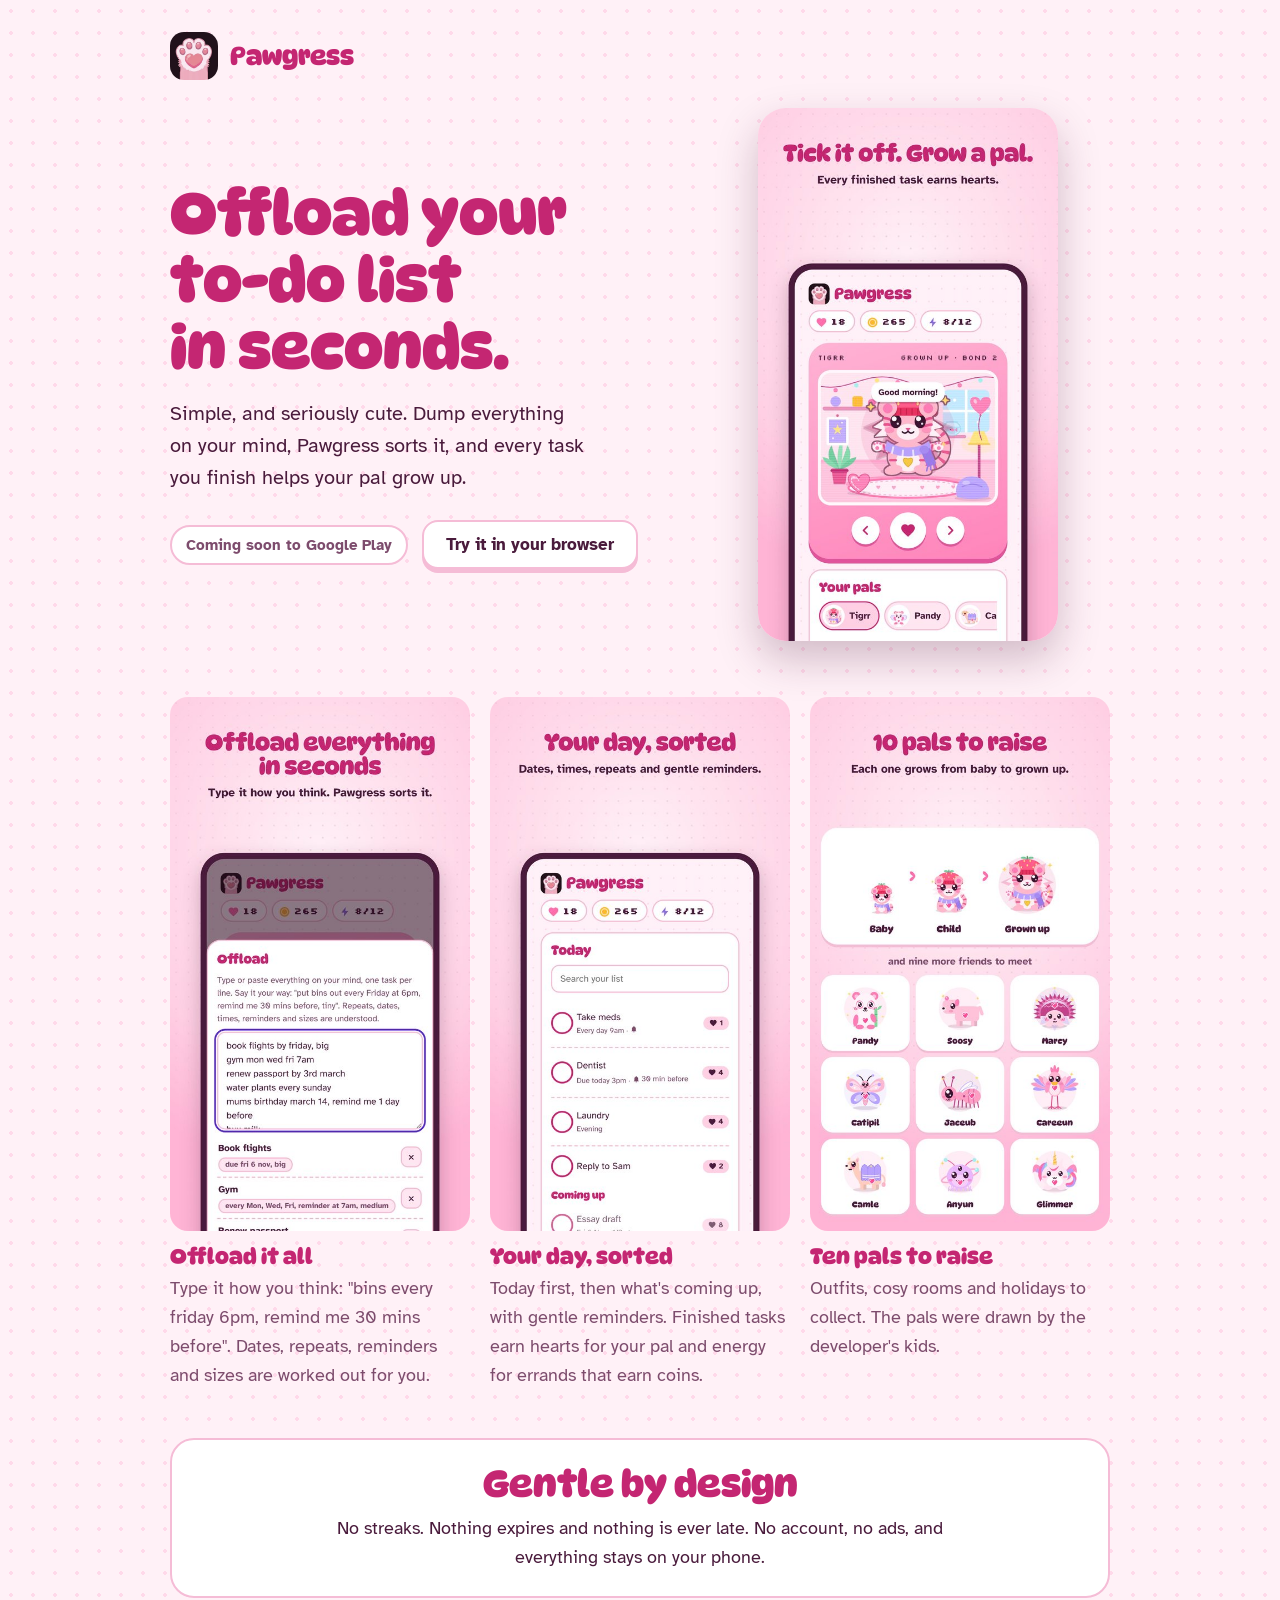
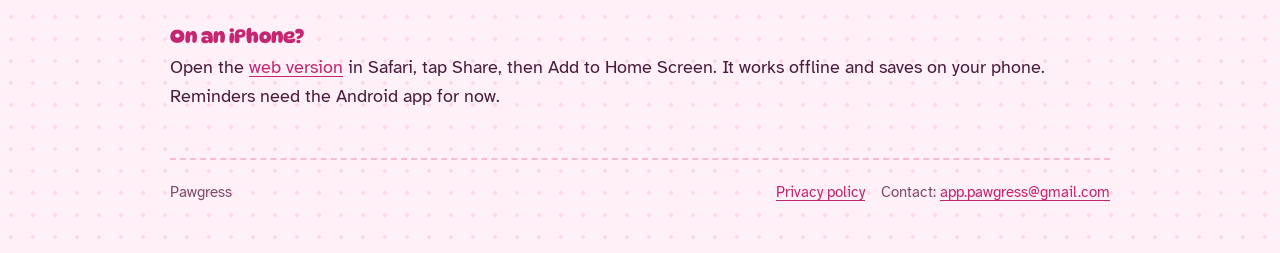
==== index.html @ a10de750 "Pawgress website: landing page, privacy policy, web app Co-Authored-By: Claude Opus 5.5 <noreply@ant" ====
<!doctype html>
<html lang="en">
<head>
<meta charset="utf-8">
<meta name="viewport" content="width=device-width, initial-scale=1, viewport-fit=cover">
<meta name="color-scheme" content="light dark">
<title>Pawgress: offload your to-do list in seconds</title>
<meta name="description" content="Offload your to-do list in seconds. Simple, and seriously cute. A gentle task app where finishing tasks grows a pink pal.">
<meta name="theme-color" content="#FFF1F7">
<link rel="icon" type="image/png" href="app/icon-192.png">
<link rel="apple-touch-icon" href="app/icon-180.png">
<meta property="og:title" content="Pawgress">
<meta property="og:description" content="Offload your to-do list in seconds. Simple, and seriously cute.">
<meta property="og:image" content="img/feature-graphic.png">
<link rel="stylesheet" href="site.css">
<style>
.hero{display:grid;grid-template-columns:1.1fr .9fr;gap:40px;align-items:center;margin-top:28px}
.hero h1{font-size:clamp(2.4rem,6vw,3.8rem)}
.hero .lede{font-size:1.25rem;margin:18px 0 26px;max-width:32ch}
.cta{display:flex;flex-wrap:wrap;gap:14px;align-items:center}
.hero .phone{justify-self:center;width:min(300px,80vw);border-radius:28px;box-shadow:0 18px 40px rgba(74,27,60,.25);display:block}
.feats{display:grid;grid-template-columns:repeat(3,1fr);gap:20px;margin-top:56px}
.feats img{width:100%;border-radius:18px;display:block;margin-bottom:14px}
.feats h3{font-size:1.35rem;margin-bottom:6px}
.feats p{margin:0;color:var(--muted)}
.gentle{margin-top:48px;text-align:center}
.gentle h2{font-size:clamp(1.7rem,4vw,2.3rem);margin-bottom:10px}
.gentle p{margin:0 auto;max-width:56ch}
.iphone{margin-top:28px}
.iphone h3{font-size:1.2rem;margin-bottom:6px}
.iphone p{margin:0}
@media (max-width:720px){.hero{grid-template-columns:1fr;gap:28px}.hero .phone{grid-row:2}.feats{grid-template-columns:1fr}}
</style>
</head>
<body>
<div class="wrap">
  <a class="brand" href="./"><img src="img/logo-160.webp" alt="">Pawgress</a>

  <section class="hero">
    <div>
      <h1>Offload your to-do list in seconds.</h1>
      <p class="lede">Simple, and seriously cute. Dump everything on your mind, Pawgress sorts it, and every task you finish helps your pal grow up.</p>
      <div class="cta">
        <span class="pill" id="play">Coming soon to Google Play</span>
        <a class="btn ghost" href="app/">Try it in your browser</a>
      </div>
    </div>
    <img class="phone" src="img/shot-home.jpg" alt="Tigrr the pink tiger pal, grown up and wearing a beanie and scarf, in a cosy decorated room.">
  </section>

  <section class="feats" aria-label="What Pawgress does">
    <div><img src="img/shot-offload.jpg" alt="" loading="lazy"><h3>Offload it all</h3><p>Type it how you think: "bins every friday 6pm, remind me 30 mins before". Dates, repeats, reminders and sizes are worked out for you.</p></div>
    <div><img src="img/shot-tasks.jpg" alt="" loading="lazy"><h3>Your day, sorted</h3><p>Today first, then what's coming up, with gentle reminders. Finished tasks earn hearts for your pal and energy for errands that earn coins.</p></div>
    <div><img src="img/shot-pals.jpg" alt="" loading="lazy"><h3>Ten pals to raise</h3><p>Outfits, cosy rooms and holidays to collect. The pals were drawn by the developer's kids.</p></div>
  </section>

  <section class="gentle card">
    <h2>Gentle by design</h2>
    <p>No streaks. Nothing expires and nothing is ever late. No account, no ads, and everything stays on your phone.</p>
  </section>

  <section class="iphone">
    <h3>On an iPhone?</h3>
    <p>Open the <a href="app/">web version</a> in Safari, tap Share, then Add to Home Screen. It works offline and saves on your phone. Reminders need the Android app for now.</p>
  </section>

  <footer>
    <span>Pawgress</span>
    <nav><a href="privacy.html">Privacy policy</a><span>Contact: <a href="mailto:app.pawgress@gmail.com">app.pawgress@gmail.com</a></span></nav>
  </footer>
</div>
</body>
</html>
---- site.css ----
/* Shared styles for the Pawgress website (landing page and privacy policy). Colours match the app. */
@font-face{font-family:'DynaPuff';src:url(fonts/DynaPuff.ttf) format('truetype');font-weight:400 700;font-display:swap}
@font-face{font-family:'Atkinson Hyperlegible';src:url(fonts/AtkinsonHyperlegible-Regular.ttf) format('truetype');font-weight:400;font-display:swap}
@font-face{font-family:'Atkinson Hyperlegible';src:url(fonts/AtkinsonHyperlegible-Bold.ttf) format('truetype');font-weight:700;font-display:swap}
:root{
  --bg:#FFF1F7;--dot:#FFD9EA;--surface:#FFFFFF;--ink:#4A1B3C;--muted:#7D4C6D;--line:#F5BCD6;
  --pink:#FF6FAE;--pink-text:#C42672;--btn-bg:#C42672;--btn-ink:#FFFFFF;--btn-shadow:#8F1A52;--focus:#5B2CC9;
  --f-display:'DynaPuff','Trebuchet MS',system-ui,sans-serif;--f-body:'Atkinson Hyperlegible','Segoe UI',system-ui,sans-serif;
  color-scheme:light;
}
@media (prefers-color-scheme:dark){:root{
  --bg:#240F1E;--dot:#321728;--surface:#38192F;--ink:#FFE6F1;--muted:#E3B2CE;--line:#6B3459;
  --pink:#FF7DB6;--pink-text:#FF9CC9;--btn-bg:#FF8EC1;--btn-ink:#2A0F22;--btn-shadow:#C4568F;--focus:#B9A2FF;color-scheme:dark}}
*{box-sizing:border-box}
html{-webkit-text-size-adjust:100%}
body{margin:0;background:var(--bg);background-image:radial-gradient(var(--dot) 1.6px,transparent 1.8px);background-size:22px 22px;
  color:var(--ink);font:18px/1.6 var(--f-body)}
a{color:var(--pink-text);text-underline-offset:3px}
a:focus-visible,.btn:focus-visible{outline:3px solid var(--focus);outline-offset:3px;border-radius:12px}
.wrap{max-width:980px;margin:0 auto;padding:32px max(20px,env(safe-area-inset-right)) 48px max(20px,env(safe-area-inset-left))}
h1,h2,h3{font-family:var(--f-display);font-weight:700;line-height:1.1;color:var(--pink-text);text-wrap:balance;margin:0}
.brand{display:flex;align-items:center;gap:12px;text-decoration:none;font-family:var(--f-display);font-weight:700;font-size:1.6rem;color:var(--pink-text)}
.brand img{width:48px;height:48px;border-radius:14px}
.btn{display:inline-flex;align-items:center;gap:8px;min-height:48px;padding:12px 22px;border-radius:16px;background:var(--btn-bg);color:var(--btn-ink);
  font:700 1.05rem var(--f-body);text-decoration:none;box-shadow:0 4px 0 var(--btn-shadow)}
.btn.ghost{background:var(--surface);color:var(--ink);box-shadow:0 4px 0 var(--line);border:2px solid var(--line)}
.pill{display:inline-block;padding:6px 14px;border-radius:999px;background:var(--surface);border:2px solid var(--line);font-weight:700;font-size:.95rem;color:var(--muted)}
.card{background:var(--surface);border:2px solid var(--line);border-radius:24px;padding:24px}
footer{margin-top:48px;padding-top:20px;border-top:2px dashed var(--line);color:var(--muted);font-size:.95rem;display:flex;flex-wrap:wrap;gap:8px 20px;justify-content:space-between}
footer nav{display:flex;gap:16px;flex-wrap:wrap}
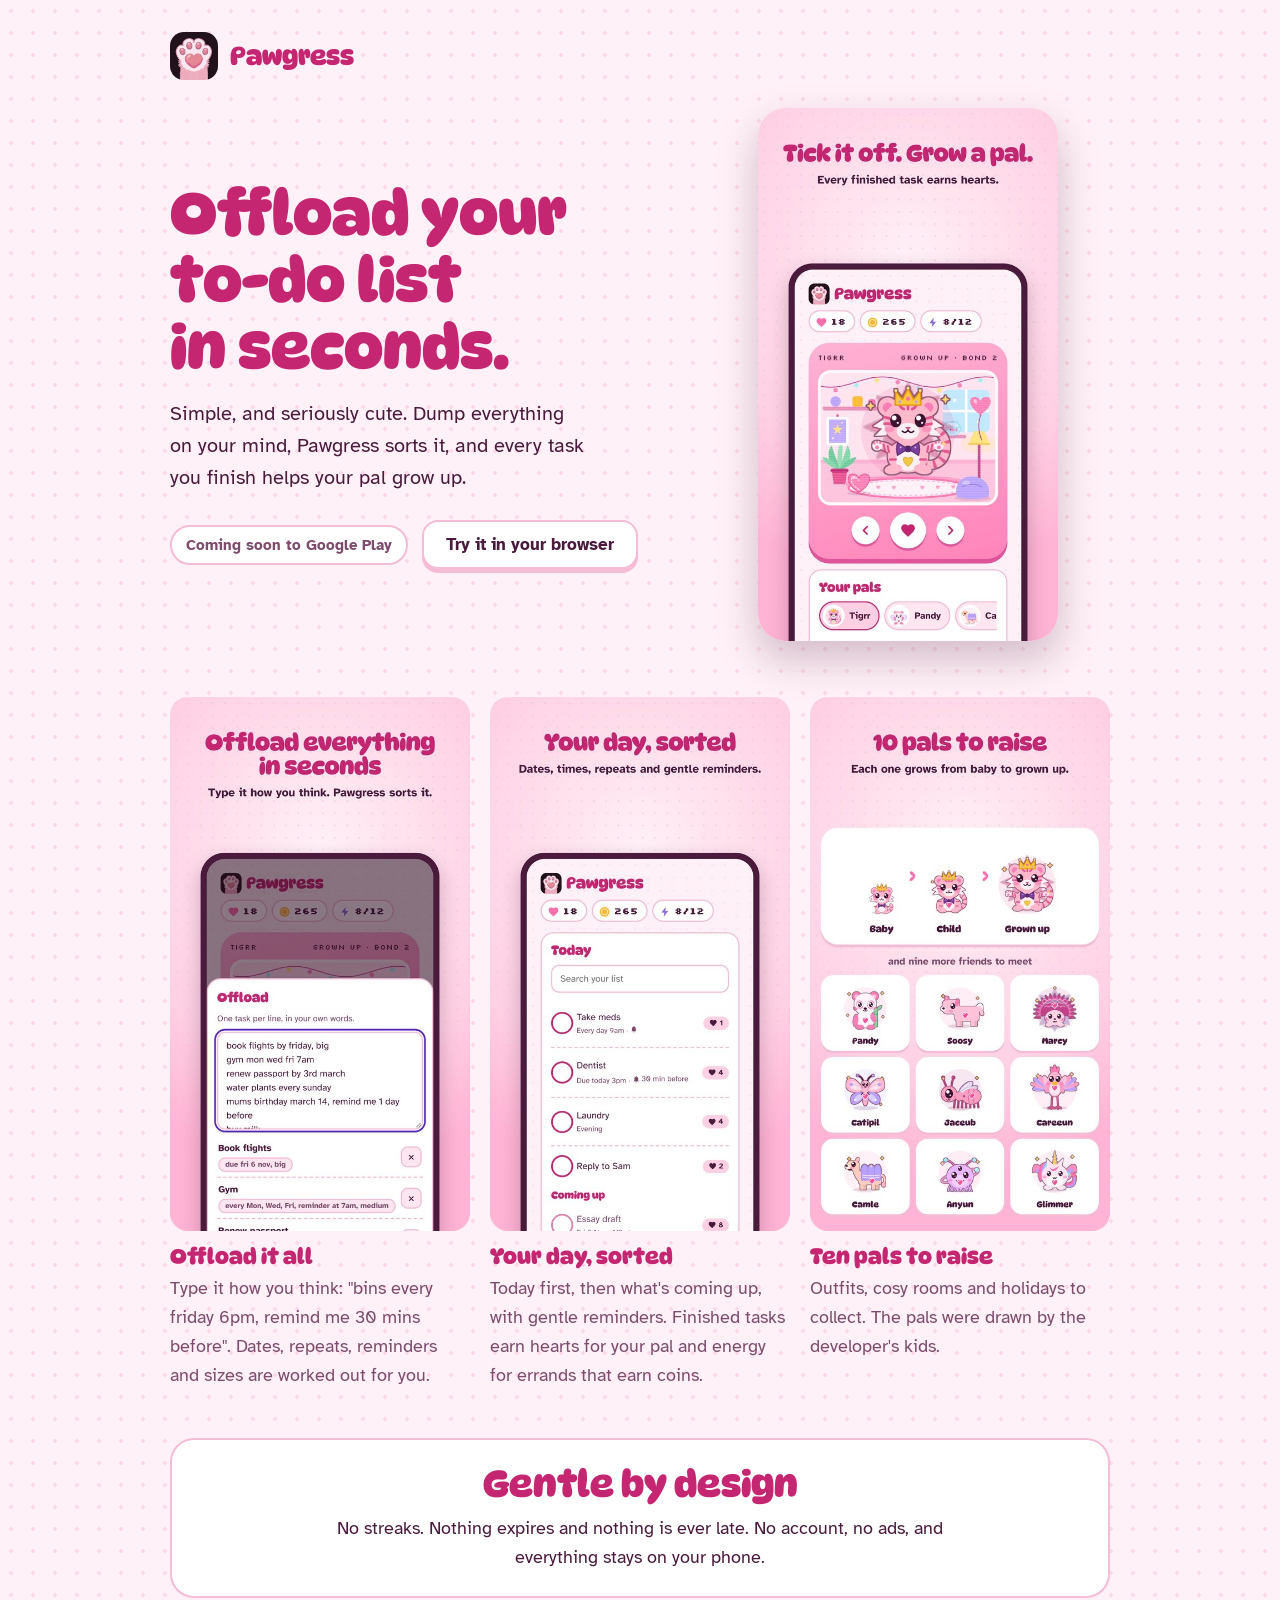
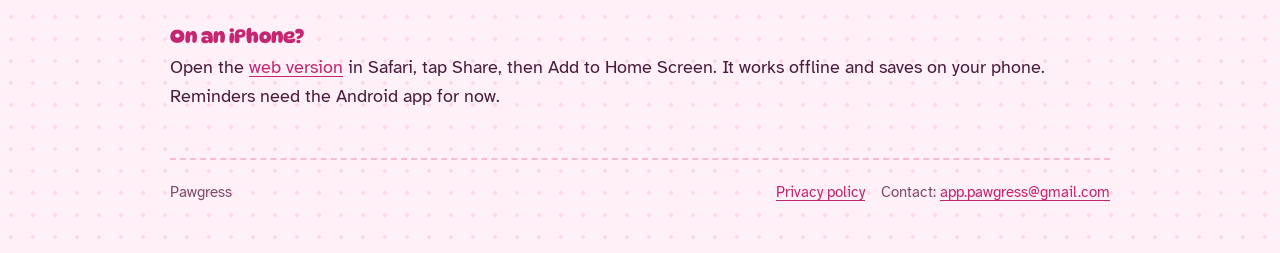
==== commit 20b533af: "Web app: Publish the website to pawgress-site on every push to main From offloadapps/Pawgress@b4c64c" ====
--- a/index.html
+++ b/index.html
@@ -45,7 +45,7 @@
         <a class="btn ghost" href="app/">Try it in your browser</a>
       </div>
     </div>
-    <img class="phone" src="img/shot-home.jpg" alt="Tigrr the pink tiger pal, grown up and wearing a beanie and scarf, in a cosy decorated room.">
+    <img class="phone" src="img/shot-home.jpg" alt="Tigrr the pink tiger pal, grown up and wearing a crown and bow tie, in a cosy decorated room.">
   </section>
 
   <section class="feats" aria-label="What Pawgress does">
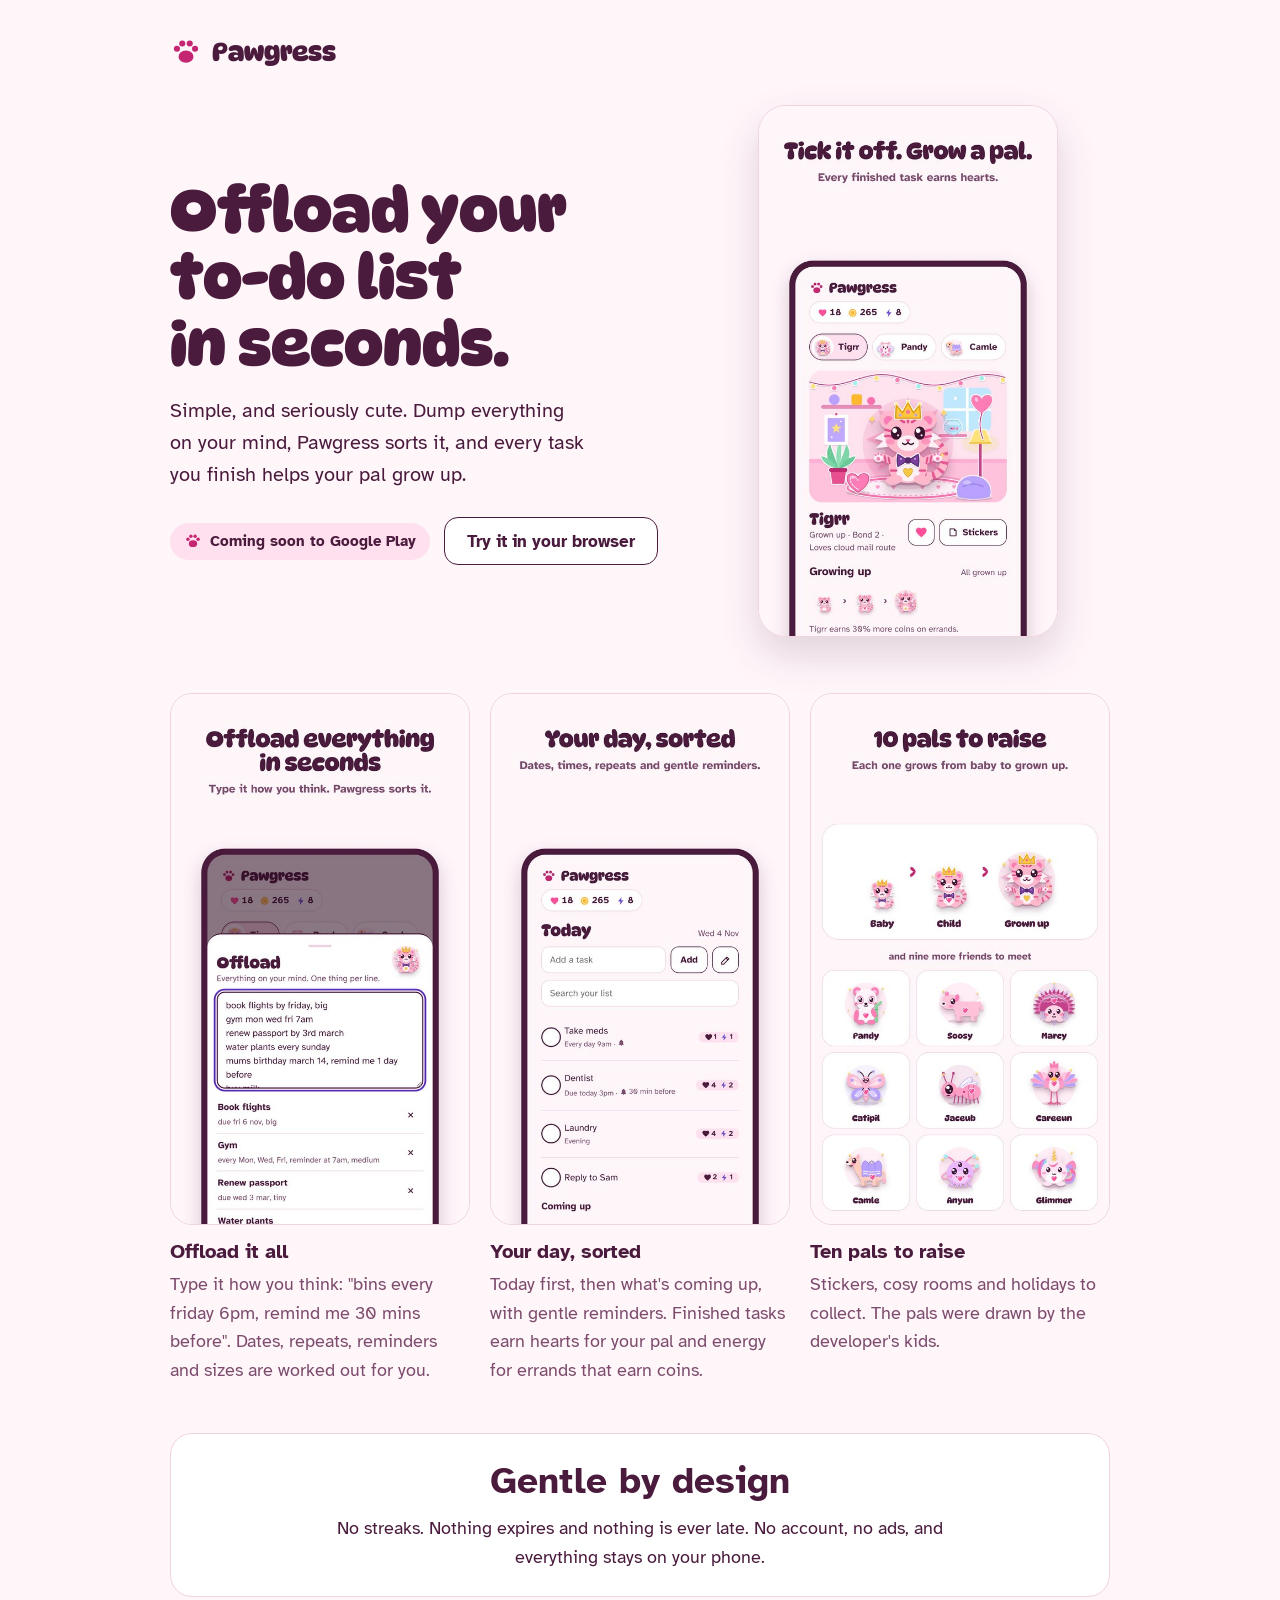
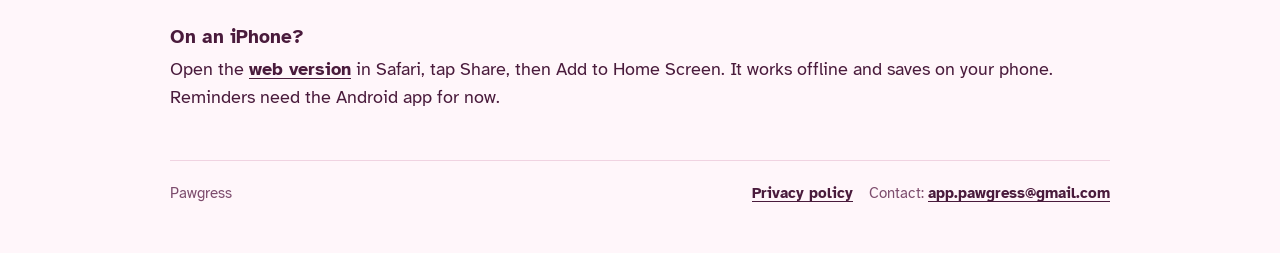
==== commit 5904dc52: "Web app: Website in the sticker-book look: flat paper, ink headings, pink paw wordmark From offloada" ====
--- a/index.html
+++ b/index.html
@@ -6,7 +6,7 @@
 <meta name="color-scheme" content="light dark">
 <title>Pawgress: offload your to-do list in seconds</title>
 <meta name="description" content="Offload your to-do list in seconds. Simple, and seriously cute. A gentle task app where finishing tasks grows a pink pal.">
-<meta name="theme-color" content="#FFF1F7">
+<meta name="theme-color" content="#FFF6FA">
 <link rel="icon" type="image/png" href="app/icon-192.png">
 <link rel="apple-touch-icon" href="app/icon-180.png">
 <meta property="og:title" content="Pawgress">
@@ -18,30 +18,31 @@
 .hero h1{font-size:clamp(2.4rem,6vw,3.8rem)}
 .hero .lede{font-size:1.25rem;margin:18px 0 26px;max-width:32ch}
 .cta{display:flex;flex-wrap:wrap;gap:14px;align-items:center}
-.hero .phone{justify-self:center;width:min(300px,80vw);border-radius:28px;box-shadow:0 18px 40px rgba(74,27,60,.25);display:block}
+.hero .phone{justify-self:center;width:min(300px,80vw);border-radius:28px;border:1px solid var(--line);box-shadow:0 18px 40px rgba(74,27,60,.16);display:block}
 .feats{display:grid;grid-template-columns:repeat(3,1fr);gap:20px;margin-top:56px}
-.feats img{width:100%;border-radius:18px;display:block;margin-bottom:14px}
-.feats h3{font-size:1.35rem;margin-bottom:6px}
+.feats img{width:100%;border-radius:22px;border:1px solid var(--line);display:block;margin-bottom:14px}
+.feats h3{font-size:1.25rem;margin-bottom:6px}
 .feats p{margin:0;color:var(--muted)}
 .gentle{margin-top:48px;text-align:center}
 .gentle h2{font-size:clamp(1.7rem,4vw,2.3rem);margin-bottom:10px}
 .gentle p{margin:0 auto;max-width:56ch}
 .iphone{margin-top:28px}
 .iphone h3{font-size:1.2rem;margin-bottom:6px}
+.pill svg{width:18px;height:18px;color:var(--pink)}
 .iphone p{margin:0}
 @media (max-width:720px){.hero{grid-template-columns:1fr;gap:28px}.hero .phone{grid-row:2}.feats{grid-template-columns:1fr}}
 </style>
 </head>
 <body>
 <div class="wrap">
-  <a class="brand" href="./"><img src="img/logo-160.webp" alt="">Pawgress</a>
+  <a class="brand" href="./"><svg viewBox="0 0 24 24" aria-hidden="true"><ellipse cx="12" cy="15.5" rx="5.6" ry="4.6" fill="currentColor"/><circle cx="5.2" cy="9.6" r="2.3" fill="currentColor"/><circle cx="9.2" cy="5.6" r="2.3" fill="currentColor"/><circle cx="14.8" cy="5.6" r="2.3" fill="currentColor"/><circle cx="18.8" cy="9.6" r="2.3" fill="currentColor"/></svg>Pawgress</a>
 
   <section class="hero">
     <div>
       <h1>Offload your to-do list in seconds.</h1>
       <p class="lede">Simple, and seriously cute. Dump everything on your mind, Pawgress sorts it, and every task you finish helps your pal grow up.</p>
       <div class="cta">
-        <span class="pill" id="play">Coming soon to Google Play</span>
+        <span class="pill" id="play"><svg viewBox="0 0 24 24" aria-hidden="true"><ellipse cx="12" cy="15.5" rx="5.6" ry="4.6" fill="currentColor"/><circle cx="5.2" cy="9.6" r="2.3" fill="currentColor"/><circle cx="9.2" cy="5.6" r="2.3" fill="currentColor"/><circle cx="14.8" cy="5.6" r="2.3" fill="currentColor"/><circle cx="18.8" cy="9.6" r="2.3" fill="currentColor"/></svg>Coming soon to Google Play</span>
         <a class="btn ghost" href="app/">Try it in your browser</a>
       </div>
     </div>
@@ -51,7 +52,7 @@
   <section class="feats" aria-label="What Pawgress does">
     <div><img src="img/shot-offload.jpg" alt="" loading="lazy"><h3>Offload it all</h3><p>Type it how you think: "bins every friday 6pm, remind me 30 mins before". Dates, repeats, reminders and sizes are worked out for you.</p></div>
     <div><img src="img/shot-tasks.jpg" alt="" loading="lazy"><h3>Your day, sorted</h3><p>Today first, then what's coming up, with gentle reminders. Finished tasks earn hearts for your pal and energy for errands that earn coins.</p></div>
-    <div><img src="img/shot-pals.jpg" alt="" loading="lazy"><h3>Ten pals to raise</h3><p>Outfits, cosy rooms and holidays to collect. The pals were drawn by the developer's kids.</p></div>
+    <div><img src="img/shot-pals.jpg" alt="" loading="lazy"><h3>Ten pals to raise</h3><p>Stickers, cosy rooms and holidays to collect. The pals were drawn by the developer's kids.</p></div>
   </section>
 
   <section class="gentle card">
--- a/site.css
+++ b/site.css
@@ -1,30 +1,31 @@
-/* Shared styles for the Pawgress website (landing page and privacy policy). Colours match the app. */
+/* Shared styles for the Pawgress website (landing page and privacy policy). The app's sticker-book look:
+   flat paper, ink titles, pink only for actions. Colours match app/style.css. */
 @font-face{font-family:'DynaPuff';src:url(fonts/DynaPuff.ttf) format('truetype');font-weight:400 700;font-display:swap}
 @font-face{font-family:'Atkinson Hyperlegible';src:url(fonts/AtkinsonHyperlegible-Regular.ttf) format('truetype');font-weight:400;font-display:swap}
 @font-face{font-family:'Atkinson Hyperlegible';src:url(fonts/AtkinsonHyperlegible-Bold.ttf) format('truetype');font-weight:700;font-display:swap}
 :root{
-  --bg:#FFF1F7;--dot:#FFD9EA;--surface:#FFFFFF;--ink:#4A1B3C;--muted:#7D4C6D;--line:#F5BCD6;
-  --pink:#FF6FAE;--pink-text:#C42672;--btn-bg:#C42672;--btn-ink:#FFFFFF;--btn-shadow:#8F1A52;--focus:#5B2CC9;
+  --bg:#FFF6FA;--surface:#FFFFFF;--soft:#FFE0EE;--ink:#4A1B3C;--muted:#7D4C6D;--line:#F0D3E1;--outline:#4A1B3C;
+  --pink:#C42672;--btn-bg:#C42672;--btn-ink:#FFFFFF;--btn-shadow:#4A1B3C;--focus:#5B2CC9;
   --f-display:'DynaPuff','Trebuchet MS',system-ui,sans-serif;--f-body:'Atkinson Hyperlegible','Segoe UI',system-ui,sans-serif;
   color-scheme:light;
 }
 @media (prefers-color-scheme:dark){:root{
-  --bg:#240F1E;--dot:#321728;--surface:#38192F;--ink:#FFE6F1;--muted:#E3B2CE;--line:#6B3459;
-  --pink:#FF7DB6;--pink-text:#FF9CC9;--btn-bg:#FF8EC1;--btn-ink:#2A0F22;--btn-shadow:#C4568F;--focus:#B9A2FF;color-scheme:dark}}
+  --bg:#1E0F1A;--surface:#2A1624;--soft:#4A1F3B;--ink:#FBE9F2;--muted:#D2AFC3;--line:#4A2A40;--outline:#8C6382;
+  --pink:#FF8EC1;--btn-bg:#FF8EC1;--btn-ink:#2A0C20;--btn-shadow:#0E050B;--focus:#D2C2FF;color-scheme:dark}}
 *{box-sizing:border-box}
 html{-webkit-text-size-adjust:100%}
-body{margin:0;background:var(--bg);background-image:radial-gradient(var(--dot) 1.6px,transparent 1.8px);background-size:22px 22px;
-  color:var(--ink);font:18px/1.6 var(--f-body)}
-a{color:var(--pink-text);text-underline-offset:3px}
+body{margin:0;background:var(--bg);color:var(--ink);font:18px/1.6 var(--f-body)}
+a{color:var(--ink);font-weight:700;text-underline-offset:3px}
 a:focus-visible,.btn:focus-visible{outline:3px solid var(--focus);outline-offset:3px;border-radius:12px}
 .wrap{max-width:980px;margin:0 auto;padding:32px max(20px,env(safe-area-inset-right)) 48px max(20px,env(safe-area-inset-left))}
-h1,h2,h3{font-family:var(--f-display);font-weight:700;line-height:1.1;color:var(--pink-text);text-wrap:balance;margin:0}
-.brand{display:flex;align-items:center;gap:12px;text-decoration:none;font-family:var(--f-display);font-weight:700;font-size:1.6rem;color:var(--pink-text)}
-.brand img{width:48px;height:48px;border-radius:14px}
-.btn{display:inline-flex;align-items:center;gap:8px;min-height:48px;padding:12px 22px;border-radius:16px;background:var(--btn-bg);color:var(--btn-ink);
-  font:700 1.05rem var(--f-body);text-decoration:none;box-shadow:0 4px 0 var(--btn-shadow)}
-.btn.ghost{background:var(--surface);color:var(--ink);box-shadow:0 4px 0 var(--line);border:2px solid var(--line)}
-.pill{display:inline-block;padding:6px 14px;border-radius:999px;background:var(--surface);border:2px solid var(--line);font-weight:700;font-size:.95rem;color:var(--muted)}
-.card{background:var(--surface);border:2px solid var(--line);border-radius:24px;padding:24px}
-footer{margin-top:48px;padding-top:20px;border-top:2px dashed var(--line);color:var(--muted);font-size:.95rem;display:flex;flex-wrap:wrap;gap:8px 20px;justify-content:space-between}
+h1{font-family:var(--f-display);font-weight:700;line-height:1.1;color:var(--ink);text-wrap:balance;margin:0}
+h2,h3{font-family:var(--f-body);font-weight:700;line-height:1.25;color:var(--ink);text-wrap:balance;margin:0}
+.brand{display:inline-flex;align-items:center;gap:10px;text-decoration:none;font-family:var(--f-display);font-weight:700;font-size:1.6rem;color:var(--ink)}
+.brand svg{width:32px;height:32px;color:var(--pink);flex:none}
+.btn{display:inline-flex;align-items:center;gap:8px;min-height:48px;padding:12px 22px;border-radius:14px;background:var(--btn-bg);color:var(--btn-ink);
+  font:700 1.05rem var(--f-body);text-decoration:none;box-shadow:0 3px 0 var(--btn-shadow)}
+.btn.ghost{background:var(--surface);color:var(--ink);box-shadow:none;border:1.5px solid var(--outline)}
+.pill{display:inline-flex;align-items:center;gap:8px;padding:6px 14px;border-radius:999px;background:var(--soft);font-weight:700;font-size:.95rem;color:var(--ink)}
+.card{background:var(--surface);border:1px solid var(--line);border-radius:22px;padding:24px}
+footer{margin-top:48px;padding-top:20px;border-top:1px solid var(--line);color:var(--muted);font-size:.95rem;display:flex;flex-wrap:wrap;gap:8px 20px;justify-content:space-between}
 footer nav{display:flex;gap:16px;flex-wrap:wrap}
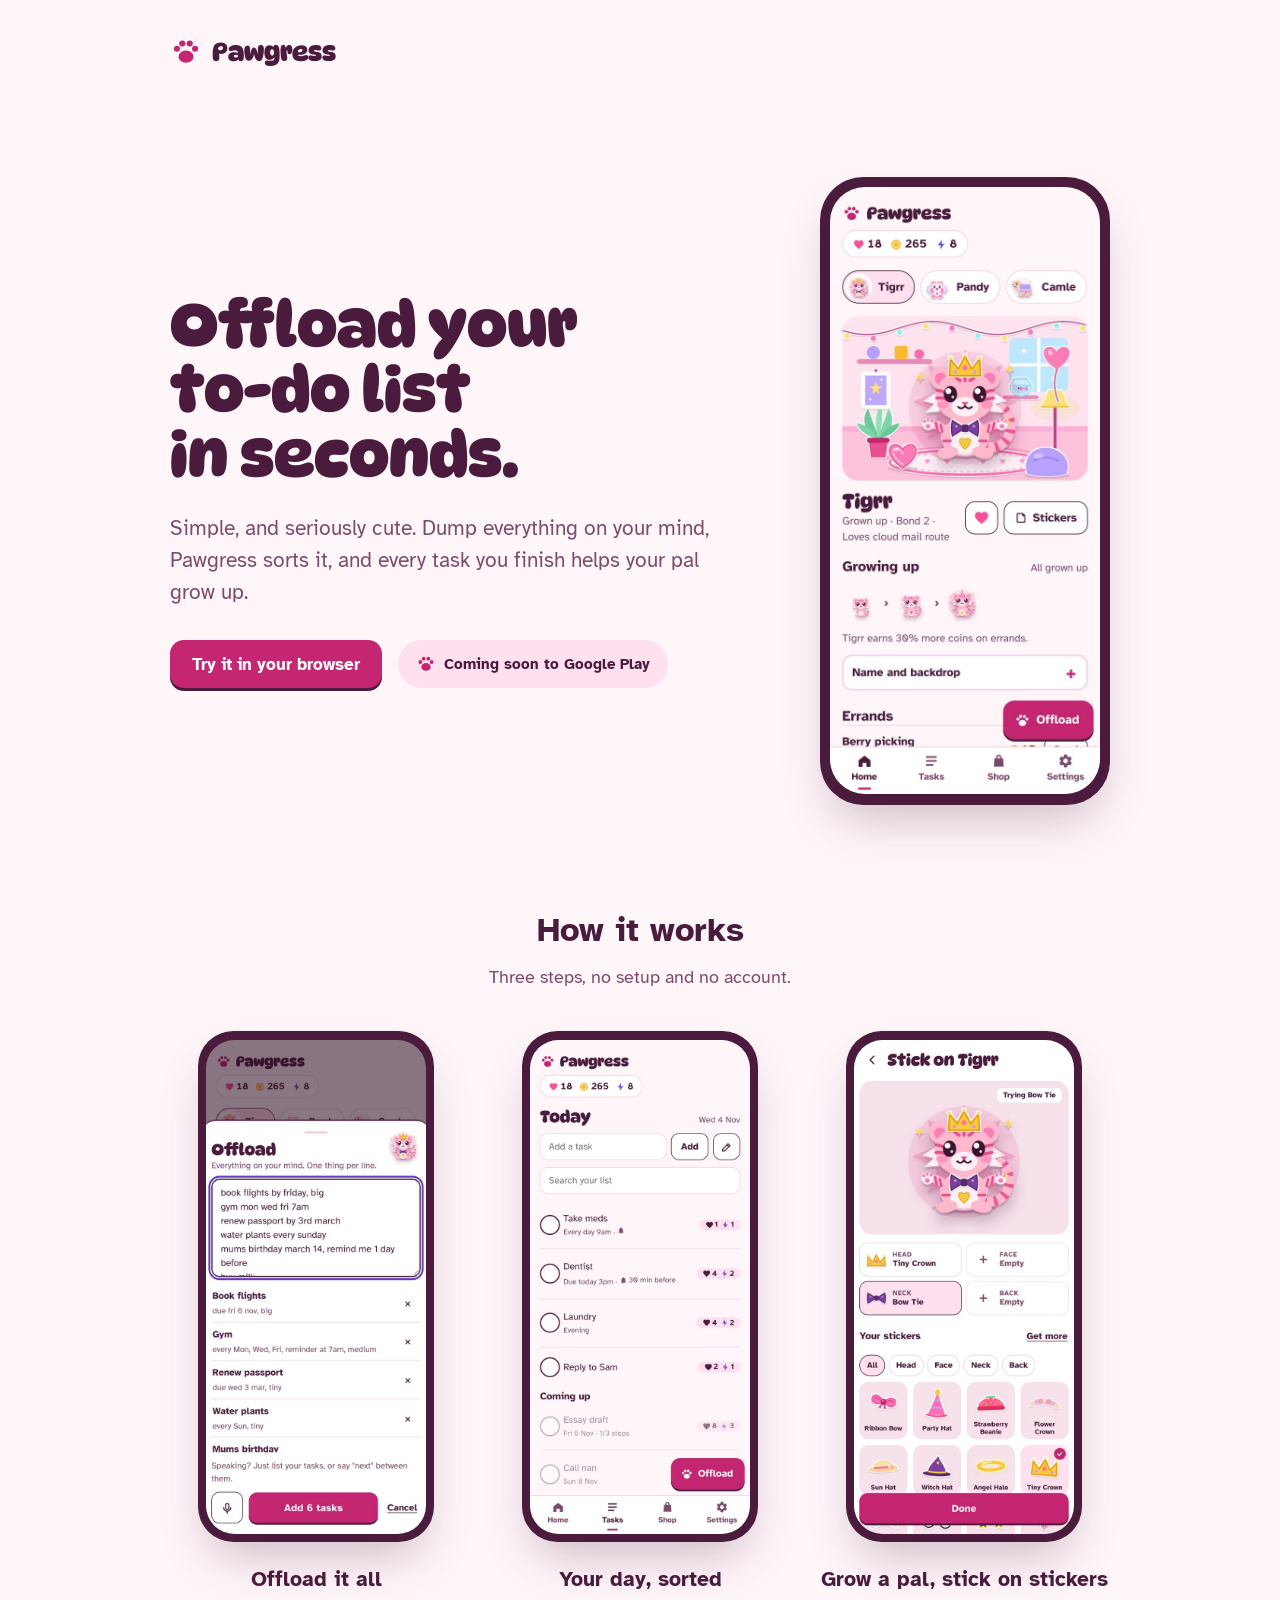
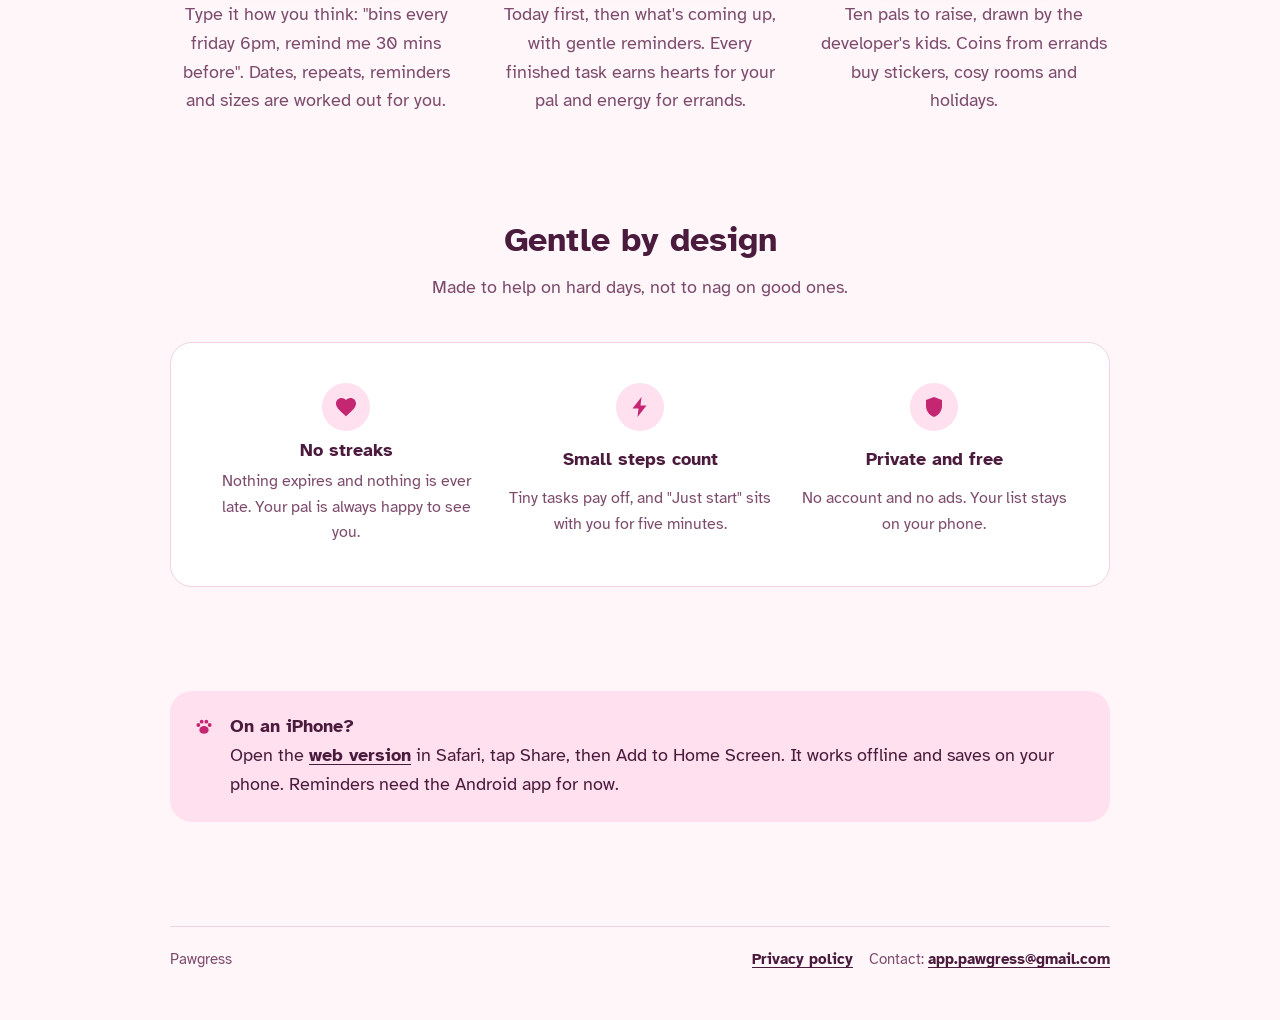
==== commit 6683ea20: "Web app: Website: clean app screenshots in one phone frame, even spacing, How it works and Gentle by" ====
--- a/index.html
+++ b/index.html
@@ -14,55 +14,90 @@
 <meta property="og:image" content="img/feature-graphic.png">
 <link rel="stylesheet" href="site.css">
 <style>
-.hero{display:grid;grid-template-columns:1.1fr .9fr;gap:40px;align-items:center;margin-top:28px}
-.hero h1{font-size:clamp(2.4rem,6vw,3.8rem)}
-.hero .lede{font-size:1.25rem;margin:18px 0 26px;max-width:32ch}
-.cta{display:flex;flex-wrap:wrap;gap:14px;align-items:center}
-.hero .phone{justify-self:center;width:min(300px,80vw);border-radius:28px;border:1px solid var(--line);box-shadow:0 18px 40px rgba(74,27,60,.16);display:block}
-.feats{display:grid;grid-template-columns:repeat(3,1fr);gap:20px;margin-top:56px}
-.feats img{width:100%;border-radius:22px;border:1px solid var(--line);display:block;margin-bottom:14px}
-.feats h3{font-size:1.25rem;margin-bottom:6px}
-.feats p{margin:0;color:var(--muted)}
-.gentle{margin-top:48px;text-align:center}
-.gentle h2{font-size:clamp(1.7rem,4vw,2.3rem);margin-bottom:10px}
-.gentle p{margin:0 auto;max-width:56ch}
-.iphone{margin-top:28px}
-.iphone h3{font-size:1.2rem;margin-bottom:6px}
-.pill svg{width:18px;height:18px;color:var(--pink)}
+/* One spacing scale (8, 16, 24, 40, 64, 96 px) and one phone size, so every screenshot matches. */
+.page{display:grid;gap:clamp(64px,10vw,104px)}
+.top{display:flex;align-items:center;justify-content:space-between;gap:16px}
+.hero{display:grid;grid-template-columns:minmax(0,1fr) auto;gap:clamp(40px,6vw,72px);align-items:center}
+.hero-text{display:grid;gap:24px;max-width:34rem}
+.hero h1{font-size:clamp(2.5rem,6.2vw,3.9rem);line-height:1.04}
+.lede{font-size:clamp(1.12rem,2.2vw,1.3rem);line-height:1.55;margin:0;color:var(--muted)}
+.cta{display:flex;flex-wrap:wrap;gap:12px 16px;align-items:center;margin-top:8px}
+.cta .pill{min-height:48px;padding:0 18px}
+/* phone frame: the same everywhere */
+.phone{width:var(--pw,260px);aspect-ratio:390/844;border-radius:calc(var(--pw,260px)*.15);padding:calc(var(--pw,260px)*.035);background:var(--frame);
+  box-shadow:0 24px 48px -12px rgba(74,27,60,.28);flex:none}
+.phone img{display:block;width:100%;height:100%;object-fit:cover;object-position:top;border-radius:calc(var(--pw,260px)*.12)}
+.hero .phone{--pw:clamp(240px,26vw,290px)}
+.feats{display:grid;grid-template-columns:repeat(3,minmax(0,1fr));gap:40px 32px}
+.feat{display:grid;gap:24px;justify-items:center;text-align:center;align-content:start}
+.feat .phone{--pw:clamp(200px,20vw,236px)}
+.feat h3{font-size:1.3rem}
+.feat p{margin:8px 0 0;color:var(--muted);max-width:30ch}
+.section-h{text-align:center;display:grid;gap:12px;justify-items:center;margin-bottom:40px}
+.section-h h2{font-size:clamp(1.6rem,3.6vw,2.1rem)}
+.section-h p{margin:0;color:var(--muted);max-width:44ch}
+.gentle{display:grid;grid-template-columns:repeat(3,minmax(0,1fr));gap:24px;padding:40px}
+.gentle div{display:grid;gap:8px;justify-items:center;text-align:center}
+.gentle .ic{width:48px;height:48px;border-radius:50%;background:var(--soft);display:grid;place-items:center;color:var(--pink)}
+.gentle .ic svg{width:24px;height:24px}
+.gentle h3{font-size:1.1rem}
+.gentle p{margin:0;color:var(--muted);font-size:1rem}
+.iphone{display:flex;gap:16px;align-items:flex-start;padding:24px;border-radius:22px;background:var(--soft)}
+.iphone .ic{flex:none;color:var(--pink);margin-top:2px}
+.iphone h3{font-size:1.1rem;margin-bottom:4px}
 .iphone p{margin:0}
-@media (max-width:720px){.hero{grid-template-columns:1fr;gap:28px}.hero .phone{grid-row:2}.feats{grid-template-columns:1fr}}
+footer{margin-top:0}
+@media (max-width:860px){
+  .hero{grid-template-columns:1fr;justify-items:center;text-align:center}
+  .hero-text{justify-items:center}
+  .cta{justify-content:center}
+  .feats{grid-template-columns:1fr;gap:64px}
+  .feat .phone{--pw:240px}
+  .gentle{grid-template-columns:1fr;padding:32px 24px;gap:32px}
+}
 </style>
 </head>
 <body>
-<div class="wrap">
-  <a class="brand" href="./"><svg viewBox="0 0 24 24" aria-hidden="true"><ellipse cx="12" cy="15.5" rx="5.6" ry="4.6" fill="currentColor"/><circle cx="5.2" cy="9.6" r="2.3" fill="currentColor"/><circle cx="9.2" cy="5.6" r="2.3" fill="currentColor"/><circle cx="14.8" cy="5.6" r="2.3" fill="currentColor"/><circle cx="18.8" cy="9.6" r="2.3" fill="currentColor"/></svg>Pawgress</a>
+<div class="wrap page">
+  <header class="top"><a class="brand" href="./"><svg viewBox="0 0 24 24" aria-hidden="true"><ellipse cx="12" cy="15.5" rx="5.6" ry="4.6" fill="currentColor"/><circle cx="5.2" cy="9.6" r="2.3" fill="currentColor"/><circle cx="9.2" cy="5.6" r="2.3" fill="currentColor"/><circle cx="14.8" cy="5.6" r="2.3" fill="currentColor"/><circle cx="18.8" cy="9.6" r="2.3" fill="currentColor"/></svg>Pawgress</a></header>
 
   <section class="hero">
-    <div>
+    <div class="hero-text">
       <h1>Offload your to-do list in seconds.</h1>
       <p class="lede">Simple, and seriously cute. Dump everything on your mind, Pawgress sorts it, and every task you finish helps your pal grow up.</p>
       <div class="cta">
+        <a class="btn" href="app/">Try it in your browser</a>
         <span class="pill" id="play"><svg viewBox="0 0 24 24" aria-hidden="true"><ellipse cx="12" cy="15.5" rx="5.6" ry="4.6" fill="currentColor"/><circle cx="5.2" cy="9.6" r="2.3" fill="currentColor"/><circle cx="9.2" cy="5.6" r="2.3" fill="currentColor"/><circle cx="14.8" cy="5.6" r="2.3" fill="currentColor"/><circle cx="18.8" cy="9.6" r="2.3" fill="currentColor"/></svg>Coming soon to Google Play</span>
-        <a class="btn ghost" href="app/">Try it in your browser</a>
       </div>
     </div>
-    <img class="phone" src="img/shot-home.jpg" alt="Tigrr the pink tiger pal, grown up and wearing a crown and bow tie, in a cosy decorated room.">
+    <div class="phone"><img src="img/app-home.jpg" alt="Tigrr the pink tiger pal, grown up, with a crown and bow tie sticker, in a cosy decorated room." width="600" height="1298"></div>
   </section>
 
-  <section class="feats" aria-label="What Pawgress does">
-    <div><img src="img/shot-offload.jpg" alt="" loading="lazy"><h3>Offload it all</h3><p>Type it how you think: "bins every friday 6pm, remind me 30 mins before". Dates, repeats, reminders and sizes are worked out for you.</p></div>
-    <div><img src="img/shot-tasks.jpg" alt="" loading="lazy"><h3>Your day, sorted</h3><p>Today first, then what's coming up, with gentle reminders. Finished tasks earn hearts for your pal and energy for errands that earn coins.</p></div>
-    <div><img src="img/shot-pals.jpg" alt="" loading="lazy"><h3>Ten pals to raise</h3><p>Stickers, cosy rooms and holidays to collect. The pals were drawn by the developer's kids.</p></div>
+  <section aria-labelledby="how-h">
+    <div class="section-h"><h2 id="how-h">How it works</h2><p>Three steps, no setup and no account.</p></div>
+    <div class="feats">
+      <div class="feat"><div class="phone"><img src="img/app-offload.jpg" alt="The Offload box with six tasks typed in plain words, each already sorted." loading="lazy" width="600" height="1298"></div>
+        <div><h3>Offload it all</h3><p>Type it how you think: "bins every friday 6pm, remind me 30 mins before". Dates, repeats, reminders and sizes are worked out for you.</p></div></div>
+      <div class="feat"><div class="phone"><img src="img/app-tasks.jpg" alt="Today's task list, with hearts and energy for each task." loading="lazy" width="600" height="1298"></div>
+        <div><h3>Your day, sorted</h3><p>Today first, then what's coming up, with gentle reminders. Every finished task earns hearts for your pal and energy for errands.</p></div></div>
+      <div class="feat"><div class="phone"><img src="img/app-stickers.jpg" alt="Tigrr trying on a bow tie sticker, with the sticker album below." loading="lazy" width="600" height="1298"></div>
+        <div><h3>Grow a pal, stick on stickers</h3><p>Ten pals to raise, drawn by the developer's kids. Coins from errands buy stickers, cosy rooms and holidays.</p></div></div>
+    </div>
   </section>
 
-  <section class="gentle card">
-    <h2>Gentle by design</h2>
-    <p>No streaks. Nothing expires and nothing is ever late. No account, no ads, and everything stays on your phone.</p>
+  <section aria-labelledby="gentle-h">
+    <div class="section-h"><h2 id="gentle-h">Gentle by design</h2><p>Made to help on hard days, not to nag on good ones.</p></div>
+    <div class="gentle card">
+      <div><span class="ic"><svg viewBox="0 0 24 24" aria-hidden="true"><path d="M12 21.35l-1.45-1.32C5.4 15.36 2 12.28 2 8.5 2 5.42 4.42 3 7.5 3c1.74 0 3.41.81 4.5 2.09C13.09 3.81 14.76 3 16.5 3 19.58 3 22 5.42 22 8.5c0 3.78-3.4 6.86-8.55 11.54z" fill="currentColor"/></svg></span><h3>No streaks</h3><p>Nothing expires and nothing is ever late. Your pal is always happy to see you.</p></div>
+      <div><span class="ic"><svg viewBox="0 0 24 24" aria-hidden="true"><path d="M13.5 2L4.5 13.5h6L9.5 22l9-11.5h-6z" fill="currentColor"/></svg></span><h3>Small steps count</h3><p>Tiny tasks pay off, and "Just start" sits with you for five minutes.</p></div>
+      <div><span class="ic"><svg viewBox="0 0 24 24" aria-hidden="true"><path d="M12 2l8 3v6c0 5-3.4 9.4-8 11-4.6-1.6-8-6-8-11V5z" fill="currentColor"/></svg></span><h3>Private and free</h3><p>No account and no ads. Your list stays on your phone.</p></div>
+    </div>
   </section>
 
   <section class="iphone">
-    <h3>On an iPhone?</h3>
-    <p>Open the <a href="app/">web version</a> in Safari, tap Share, then Add to Home Screen. It works offline and saves on your phone. Reminders need the Android app for now.</p>
+    <span class="ic"><svg viewBox="0 0 24 24" aria-hidden="true"><ellipse cx="12" cy="15.5" rx="5.6" ry="4.6" fill="currentColor"/><circle cx="5.2" cy="9.6" r="2.3" fill="currentColor"/><circle cx="9.2" cy="5.6" r="2.3" fill="currentColor"/><circle cx="14.8" cy="5.6" r="2.3" fill="currentColor"/><circle cx="18.8" cy="9.6" r="2.3" fill="currentColor"/></svg></span>
+    <div><h3>On an iPhone?</h3>
+    <p>Open the <a href="app/">web version</a> in Safari, tap Share, then Add to Home Screen. It works offline and saves on your phone. Reminders need the Android app for now.</p></div>
   </section>
 
   <footer>
--- a/site.css
+++ b/site.css
@@ -4,13 +4,13 @@
 @font-face{font-family:'Atkinson Hyperlegible';src:url(fonts/AtkinsonHyperlegible-Regular.ttf) format('truetype');font-weight:400;font-display:swap}
 @font-face{font-family:'Atkinson Hyperlegible';src:url(fonts/AtkinsonHyperlegible-Bold.ttf) format('truetype');font-weight:700;font-display:swap}
 :root{
-  --bg:#FFF6FA;--surface:#FFFFFF;--soft:#FFE0EE;--ink:#4A1B3C;--muted:#7D4C6D;--line:#F0D3E1;--outline:#4A1B3C;
+  --bg:#FFF6FA;--surface:#FFFFFF;--soft:#FFE0EE;--ink:#4A1B3C;--muted:#7D4C6D;--line:#F0D3E1;--outline:#4A1B3C;--frame:#4A1B3C;
   --pink:#C42672;--btn-bg:#C42672;--btn-ink:#FFFFFF;--btn-shadow:#4A1B3C;--focus:#5B2CC9;
   --f-display:'DynaPuff','Trebuchet MS',system-ui,sans-serif;--f-body:'Atkinson Hyperlegible','Segoe UI',system-ui,sans-serif;
   color-scheme:light;
 }
 @media (prefers-color-scheme:dark){:root{
-  --bg:#1E0F1A;--surface:#2A1624;--soft:#4A1F3B;--ink:#FBE9F2;--muted:#D2AFC3;--line:#4A2A40;--outline:#8C6382;
+  --bg:#1E0F1A;--surface:#2A1624;--soft:#4A1F3B;--ink:#FBE9F2;--muted:#D2AFC3;--line:#4A2A40;--outline:#8C6382;--frame:#0E050B;
   --pink:#FF8EC1;--btn-bg:#FF8EC1;--btn-ink:#2A0C20;--btn-shadow:#0E050B;--focus:#D2C2FF;color-scheme:dark}}
 *{box-sizing:border-box}
 html{-webkit-text-size-adjust:100%}
@@ -22,6 +22,7 @@
 h2,h3{font-family:var(--f-body);font-weight:700;line-height:1.25;color:var(--ink);text-wrap:balance;margin:0}
 .brand{display:inline-flex;align-items:center;gap:10px;text-decoration:none;font-family:var(--f-display);font-weight:700;font-size:1.6rem;color:var(--ink)}
 .brand svg{width:32px;height:32px;color:var(--pink);flex:none}
+.pill svg,.iphone .ic svg{width:20px;height:20px;color:var(--pink)}
 .btn{display:inline-flex;align-items:center;gap:8px;min-height:48px;padding:12px 22px;border-radius:14px;background:var(--btn-bg);color:var(--btn-ink);
   font:700 1.05rem var(--f-body);text-decoration:none;box-shadow:0 3px 0 var(--btn-shadow)}
 .btn.ghost{background:var(--surface);color:var(--ink);box-shadow:none;border:1.5px solid var(--outline)}
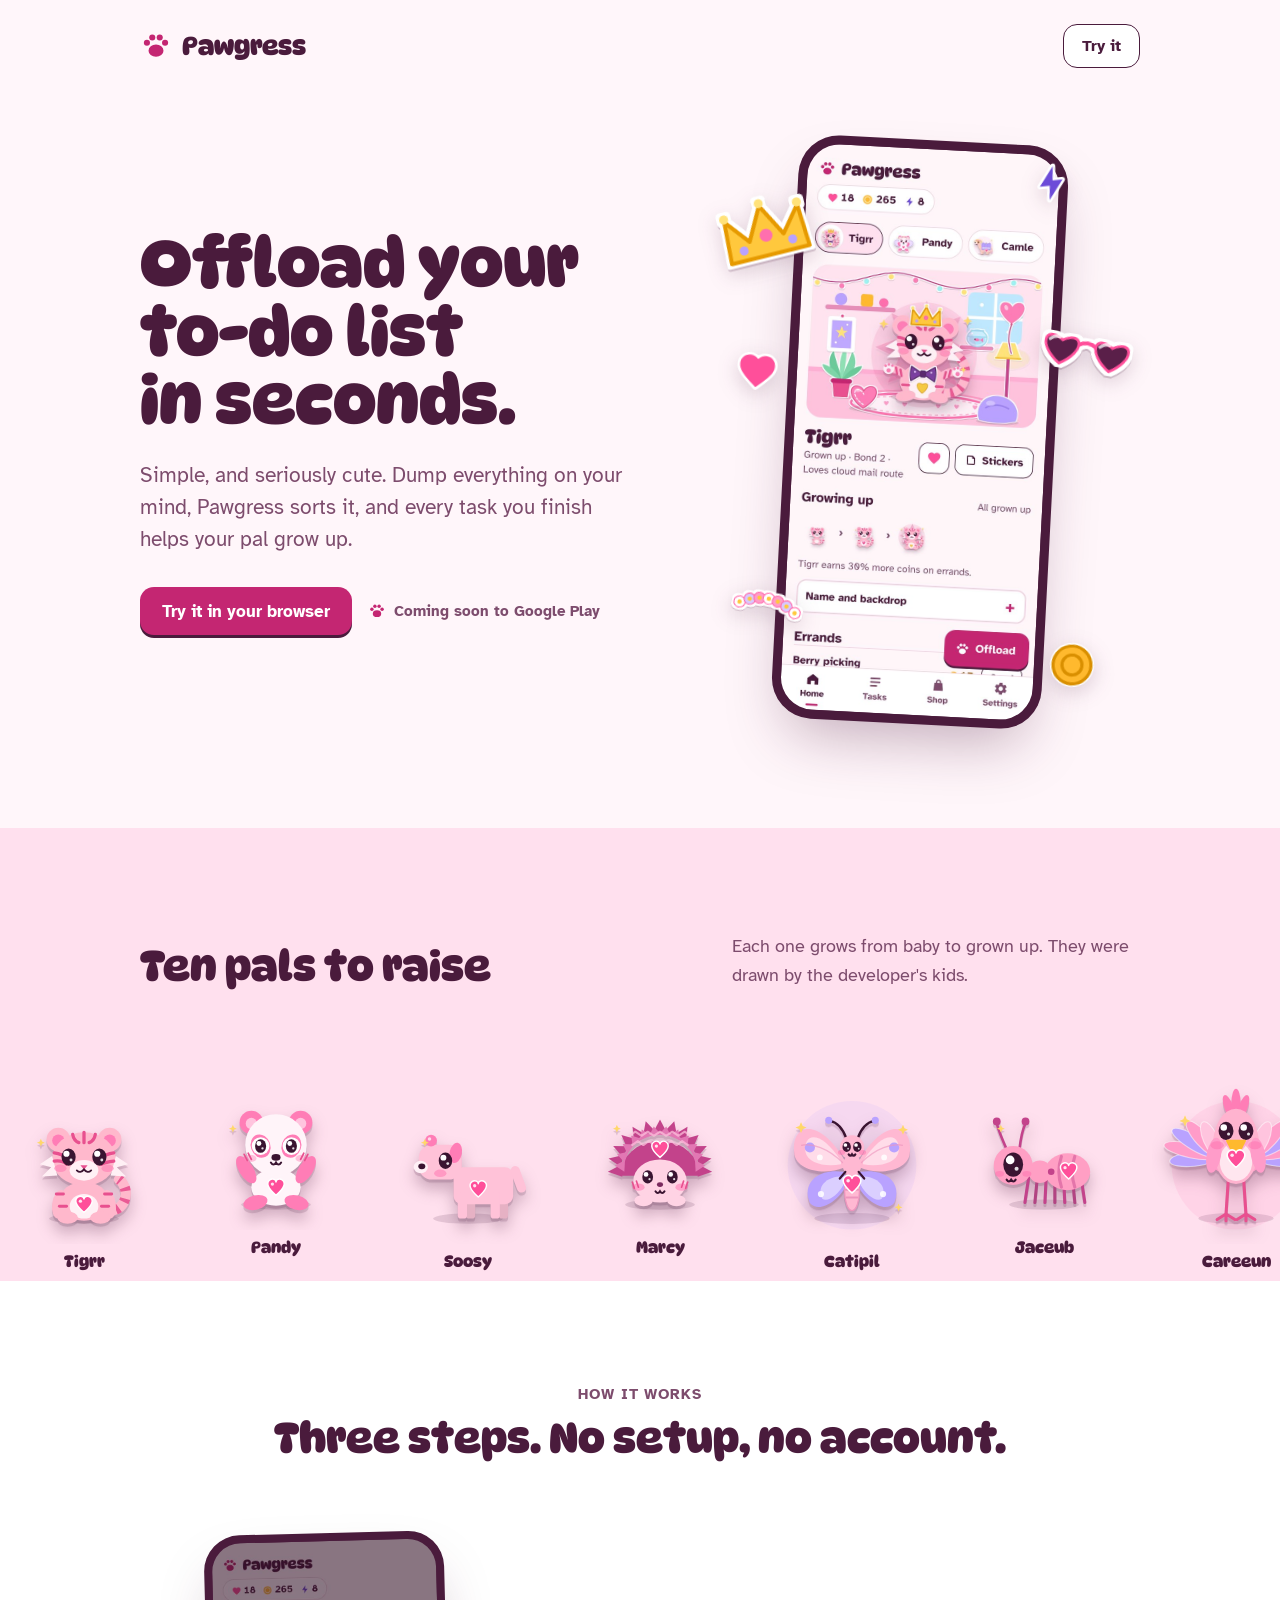
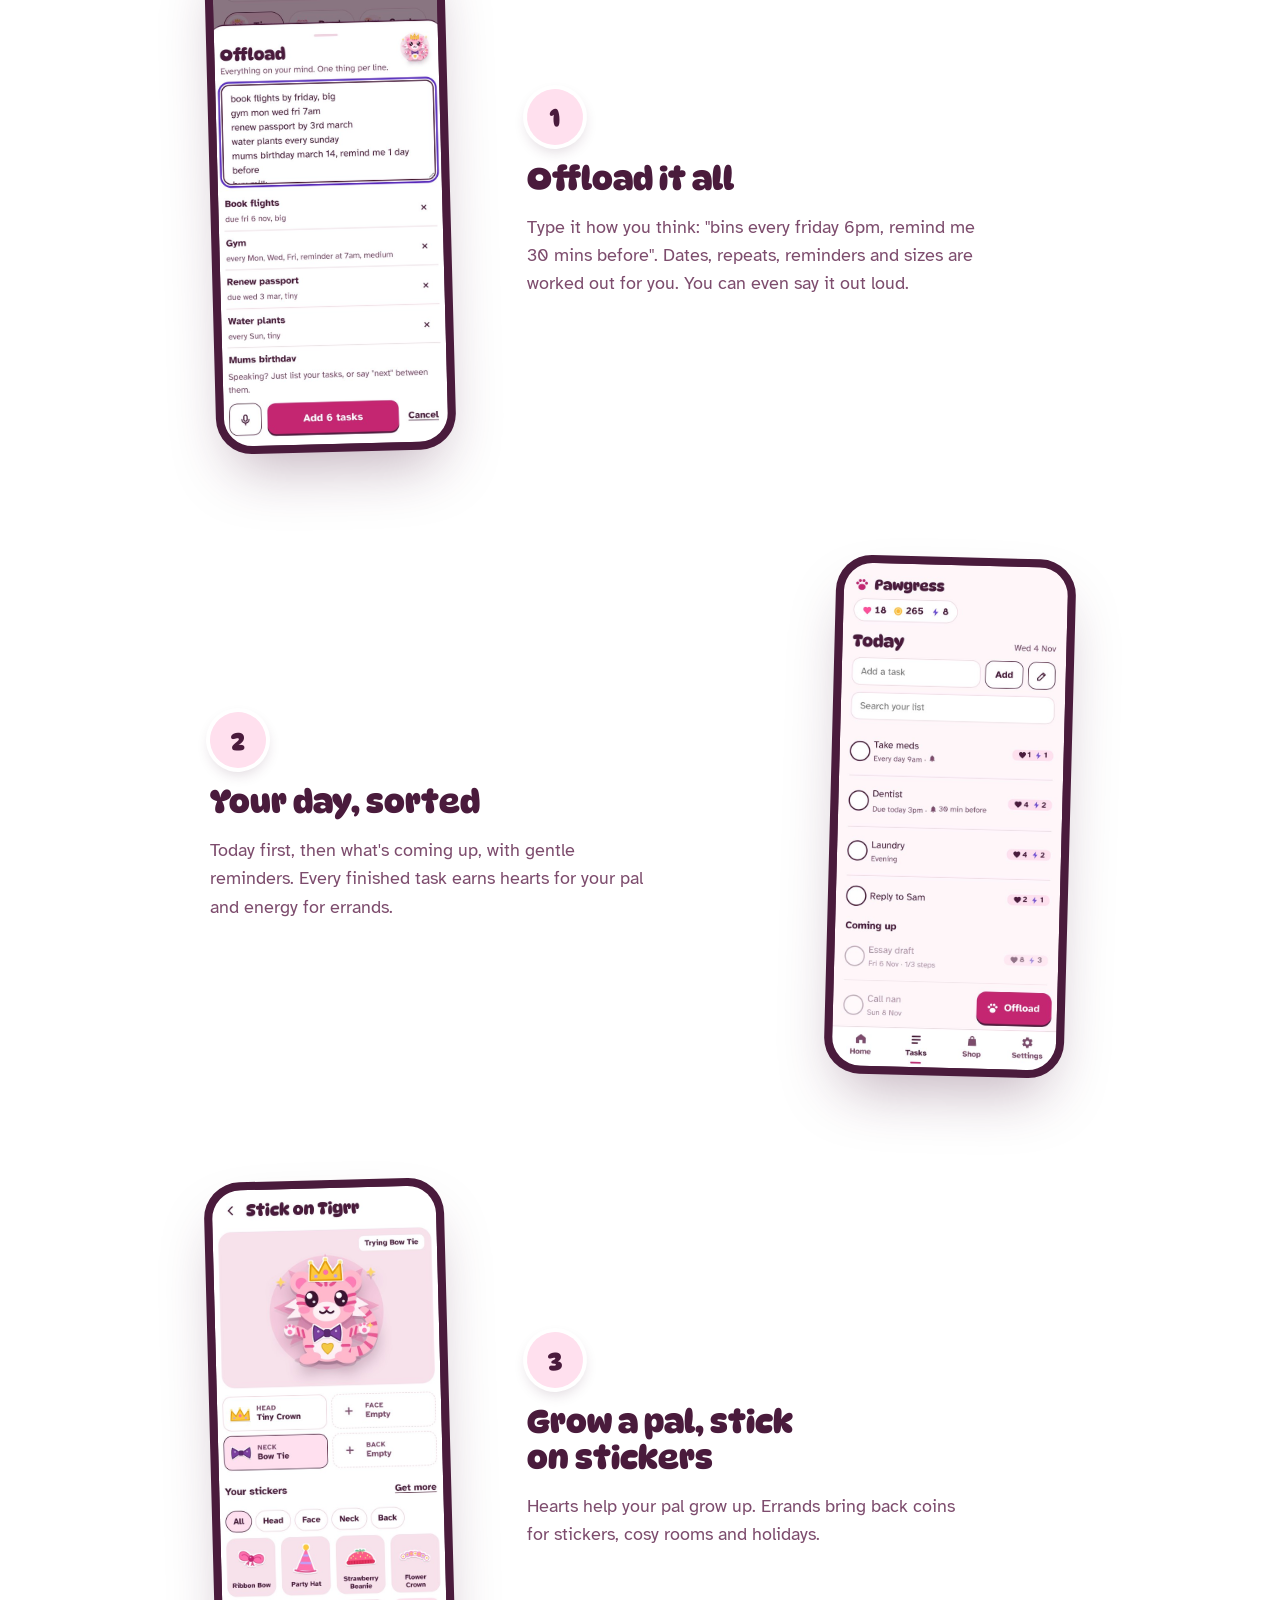
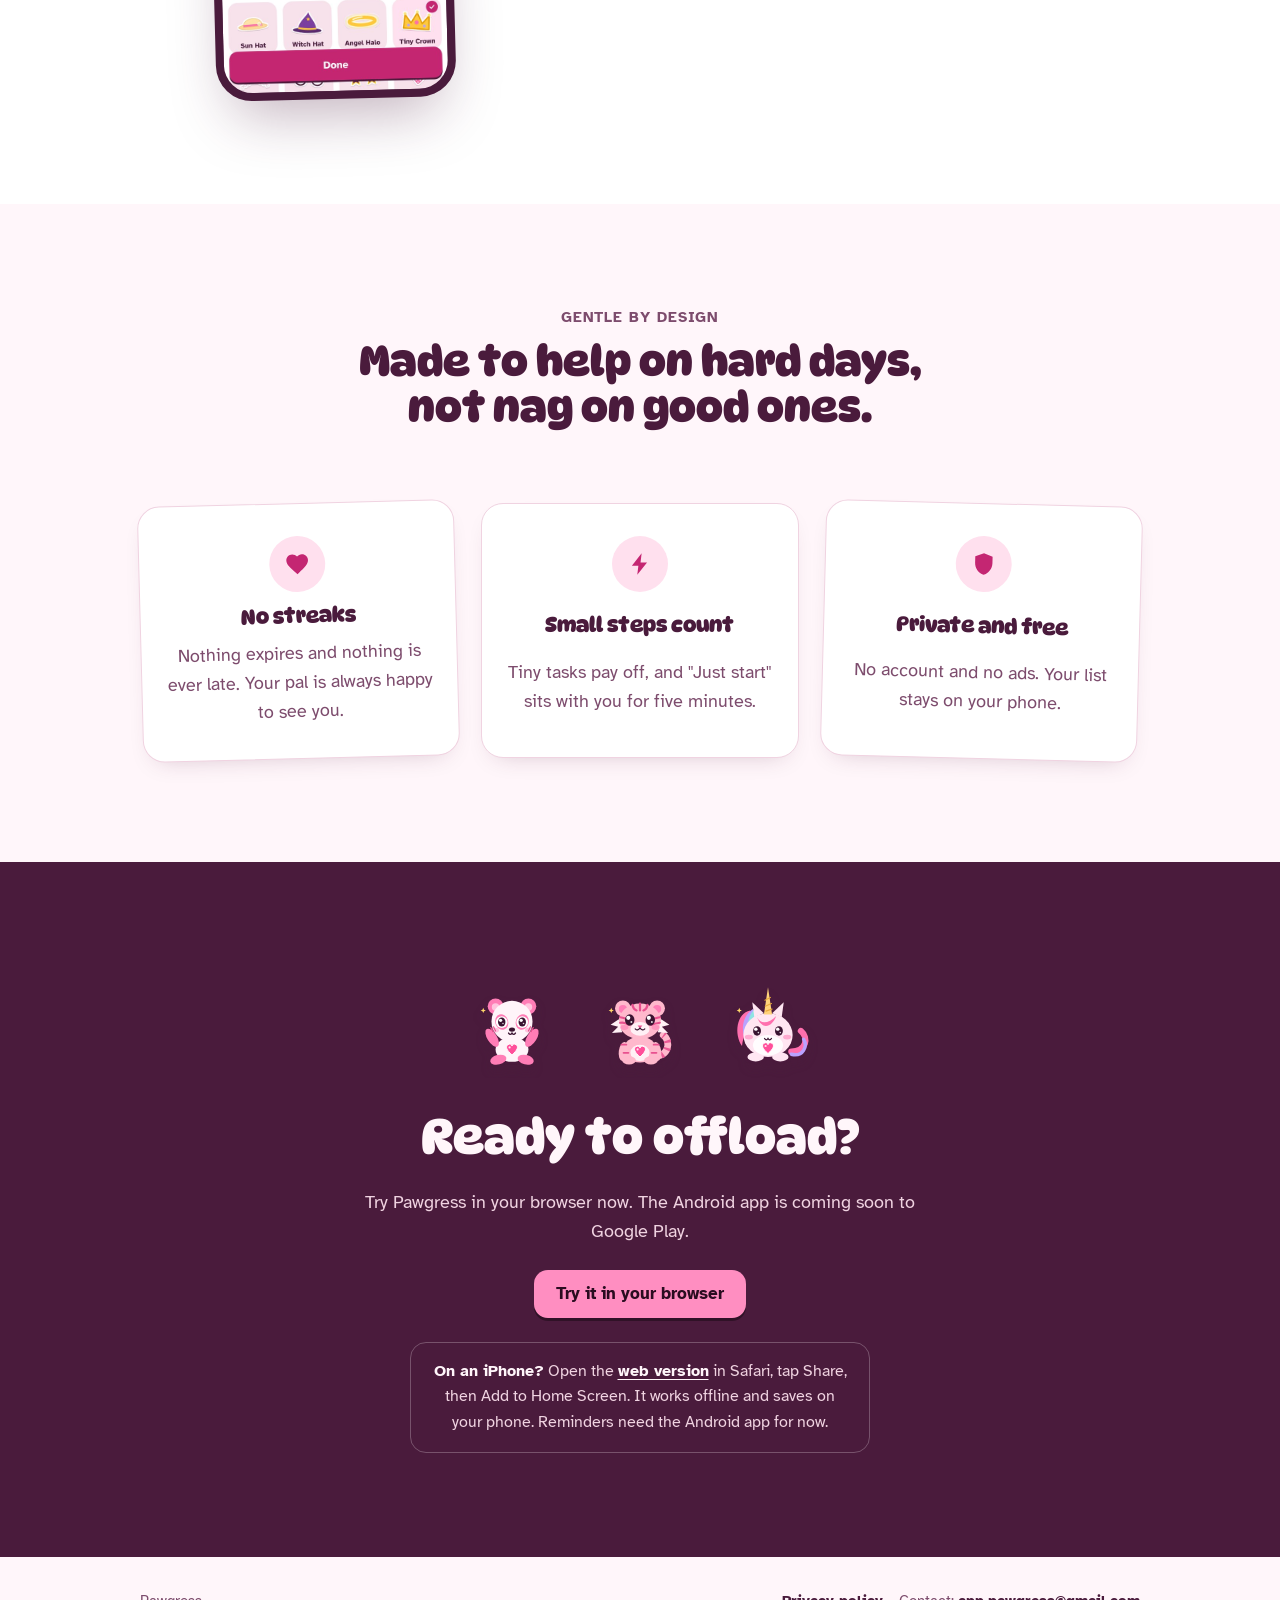
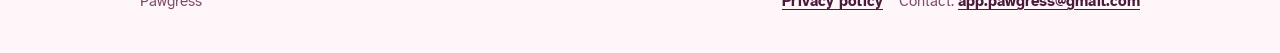
==== commit 04cd716d: "Web app: Website: full-width bands, DynaPuff headings, floating app stickers, pal ribbon and gentle " ====
--- a/index.html
+++ b/index.html
@@ -13,97 +13,226 @@
 <meta property="og:description" content="Offload your to-do list in seconds. Simple, and seriously cute.">
 <meta property="og:image" content="img/feature-graphic.png">
 <link rel="stylesheet" href="site.css">
+<script>document.documentElement.classList.add('js')</script>
 <style>
-/* One spacing scale (8, 16, 24, 40, 64, 96 px) and one phone size, so every screenshot matches. */
-.page{display:grid;gap:clamp(64px,10vw,104px)}
-.top{display:flex;align-items:center;justify-content:space-between;gap:16px}
-.hero{display:grid;grid-template-columns:minmax(0,1fr) auto;gap:clamp(40px,6vw,72px);align-items:center}
+/* Landing page. Each section is its own full-width band; the art is the app's own pals and stickers.
+   Spacing scale: 8, 16, 24, 40, 64, 104 px. Motion is gentle and switches off with reduced motion. */
+body{overflow-x:hidden}
+.band{position:relative}
+.in{max-width:1040px;margin:0 auto;padding:clamp(64px,9vw,104px) max(20px,env(safe-area-inset-right)) clamp(64px,9vw,104px) max(20px,env(safe-area-inset-left))}
+.top .in{padding-block:24px 0;display:flex;align-items:center;justify-content:space-between;gap:16px}
+.top .btn{min-height:44px;padding:8px 18px;font-size:1rem}
+h1,h2,h3{font-family:var(--f-display)}
+.eyebrow{font:700 .95rem var(--f-body);letter-spacing:.06em;text-transform:uppercase;color:var(--pink);margin:0}
+
+/* hero */
+.hero .in{display:grid;grid-template-columns:minmax(0,1fr) minmax(0,.9fr);gap:clamp(40px,6vw,72px);align-items:center;padding-top:clamp(40px,6vw,72px)}
 .hero-text{display:grid;gap:24px;max-width:34rem}
-.hero h1{font-size:clamp(2.5rem,6.2vw,3.9rem);line-height:1.04}
+.hero h1{font-size:clamp(2.6rem,6.4vw,4.2rem);line-height:1.02}
 .lede{font-size:clamp(1.12rem,2.2vw,1.3rem);line-height:1.55;margin:0;color:var(--muted)}
 .cta{display:flex;flex-wrap:wrap;gap:12px 16px;align-items:center;margin-top:8px}
-.cta .pill{min-height:48px;padding:0 18px}
-/* phone frame: the same everywhere */
-.phone{width:var(--pw,260px);aspect-ratio:390/844;border-radius:calc(var(--pw,260px)*.15);padding:calc(var(--pw,260px)*.035);background:var(--frame);
-  box-shadow:0 24px 48px -12px rgba(74,27,60,.28);flex:none}
-.phone img{display:block;width:100%;height:100%;object-fit:cover;object-position:top;border-radius:calc(var(--pw,260px)*.12)}
-.hero .phone{--pw:clamp(240px,26vw,290px)}
-.feats{display:grid;grid-template-columns:repeat(3,minmax(0,1fr));gap:40px 32px}
-.feat{display:grid;gap:24px;justify-items:center;text-align:center;align-content:start}
-.feat .phone{--pw:clamp(200px,20vw,236px)}
-.feat h3{font-size:1.3rem}
-.feat p{margin:8px 0 0;color:var(--muted);max-width:30ch}
-.section-h{text-align:center;display:grid;gap:12px;justify-items:center;margin-bottom:40px}
-.section-h h2{font-size:clamp(1.6rem,3.6vw,2.1rem)}
-.section-h p{margin:0;color:var(--muted);max-width:44ch}
-.gentle{display:grid;grid-template-columns:repeat(3,minmax(0,1fr));gap:24px;padding:40px}
-.gentle div{display:grid;gap:8px;justify-items:center;text-align:center}
-.gentle .ic{width:48px;height:48px;border-radius:50%;background:var(--soft);display:grid;place-items:center;color:var(--pink)}
-.gentle .ic svg{width:24px;height:24px}
-.gentle h3{font-size:1.1rem}
-.gentle p{margin:0;color:var(--muted);font-size:1rem}
-.iphone{display:flex;gap:16px;align-items:flex-start;padding:24px;border-radius:22px;background:var(--soft)}
-.iphone .ic{flex:none;color:var(--pink);margin-top:2px}
-.iphone h3{font-size:1.1rem;margin-bottom:4px}
-.iphone p{margin:0}
-footer{margin-top:0}
+.soon{display:inline-flex;align-items:center;gap:8px;font-weight:700;font-size:.95rem;color:var(--muted)}
+.soon svg{width:18px;height:18px;color:var(--pink);flex:none}
+.stage{position:relative;justify-self:center;width:min(100%,400px);aspect-ratio:4/5;display:grid;place-items:center}
+.phone{--pw:260px;width:var(--pw);aspect-ratio:390/844;border-radius:calc(var(--pw)*.15);padding:calc(var(--pw)*.035);background:var(--frame);
+  box-shadow:0 30px 60px -18px rgba(74,27,60,.35);flex:none}
+.phone img{display:block;width:100%;height:100%;object-fit:cover;object-position:top;border-radius:calc(var(--pw)*.12)}
+.stage .phone{--pw:clamp(220px,25vw,270px);transform:rotate(3deg)}
+.stk{position:absolute;width:var(--s,72px);height:auto;pointer-events:none;filter:drop-shadow(0 6px 10px rgba(74,27,60,.18));will-change:transform}
+.stk img,.stk svg{display:block;width:100%;height:auto}
+.s1{--s:clamp(70px,9vw,104px);left:-2%;top:6%;rotate:-14deg}
+.s2{--s:clamp(70px,9vw,100px);right:-4%;top:28%;rotate:10deg}
+.s3{--s:clamp(56px,7vw,80px);left:2%;bottom:14%;rotate:12deg}
+.s4{--s:48px;right:6%;bottom:6%;rotate:-8deg}
+.s5{--s:42px;left:4%;top:36%;rotate:6deg}
+.s6{--s:40px;right:12%;top:4%;rotate:-6deg}
+
+/* pals ribbon */
+.ribbon{background:var(--soft);overflow:hidden}
+.ribbon .in{display:grid;gap:40px;padding-bottom:clamp(40px,6vw,64px)}
+.ribbon-h{display:flex;flex-wrap:wrap;align-items:end;justify-content:space-between;gap:12px 24px}
+.ribbon h2{font-size:clamp(1.8rem,4vw,2.6rem)}
+.ribbon p{margin:0;color:var(--muted);max-width:34ch}
+.marquee{display:flex;width:max-content;gap:24px;padding-block:8px 24px;animation:slide 48s linear infinite}
+.marquee:hover{animation-play-state:paused}
+.marquee figure{margin:0;width:clamp(120px,15vw,168px);display:grid;justify-items:center;gap:8px;flex:none}
+.marquee figure:nth-child(odd){translate:0 14px}
+.marquee img{width:100%;height:auto;display:block}
+.marquee figcaption{font:700 1rem var(--f-display);color:var(--ink)}
+@keyframes slide{to{transform:translateX(-50%)}}
+
+/* how it works: alternating rows */
+.how{background:var(--surface)}
+.how .head,.gentle .head{text-align:center;display:grid;gap:12px;justify-items:center;margin-bottom:clamp(40px,7vw,72px)}
+.how h2,.gentle h2{font-size:clamp(1.8rem,4vw,2.6rem)}
+.head p{margin:0;color:var(--muted);max-width:44ch}
+.steps{display:grid;gap:clamp(64px,9vw,104px)}
+.step{display:grid;grid-template-columns:auto minmax(0,1fr);gap:clamp(32px,6vw,80px);align-items:center;max-width:860px;margin:0 auto;width:100%}
+.step:nth-child(even){grid-template-columns:minmax(0,1fr) auto}
+.step:nth-child(even) .phone{order:2}
+.step .phone{--pw:clamp(200px,22vw,240px)}
+.step-text{display:grid;gap:16px;max-width:28rem}
+.num{width:56px;height:56px;border-radius:50%;background:var(--soft);display:grid;place-items:center;font:700 1.6rem var(--f-display);color:var(--ink);
+  box-shadow:0 0 0 4px var(--surface),0 6px 14px rgba(74,27,60,.18);rotate:-6deg}
+.step h3{font-size:clamp(1.5rem,3vw,2rem)}
+.step p{margin:0;color:var(--muted);font-size:1.1rem}
+
+/* gentle by design */
+.cards{display:grid;grid-template-columns:repeat(3,minmax(0,1fr));gap:24px}
+.cards article{background:var(--surface);border:1px solid var(--line);border-radius:22px;padding:32px 24px;display:grid;gap:12px;justify-items:center;text-align:center;
+  box-shadow:0 10px 24px -14px rgba(74,27,60,.25)}
+.cards article:nth-child(1){rotate:-1.5deg}.cards article:nth-child(3){rotate:1.5deg}
+.cards .ic{width:56px;height:56px;border-radius:50%;background:var(--soft);display:grid;place-items:center;color:var(--pink)}
+.cards .ic svg{width:26px;height:26px}
+.cards h3{font-size:1.3rem}
+.cards p{margin:0;color:var(--muted)}
+
+/* closing band */
+.close{background:var(--band);color:var(--band-ink)}
+.close .in{display:grid;gap:24px;justify-items:center;text-align:center}
+.close h2{font-size:clamp(2rem,5vw,3rem);color:var(--band-ink)}
+.close p{margin:0;max-width:46ch;color:var(--band-muted)}
+.close .btn{background:var(--band-btn);color:var(--band-btn-ink);box-shadow:0 3px 0 rgba(0,0,0,.35)}
+.close a{color:var(--band-ink)}
+.close .pals{display:flex;gap:8px;margin-bottom:8px}
+.close .pals{gap:16px}.close .pals img{width:clamp(80px,12vw,112px);height:auto}
+.iphone{margin-top:16px;padding:16px 20px;border-radius:16px;border:1px solid var(--band-line);max-width:560px;font-size:1rem;color:var(--band-muted)}
+.iphone b{color:var(--band-ink)}
+.foot .in{padding-block:32px 40px}
+.foot footer{margin:0;padding:0;border:0}
+
+/* motion: things settle in as they scroll into view */
+.js .reveal{opacity:0;translate:0 32px;transition:opacity .7s ease,translate .7s cubic-bezier(.2,.7,.2,1)}
+.js .reveal.seen{opacity:1;translate:0 0}
+.js .step .phone{transform:rotate(var(--tilt,-6deg)) scale(.94);transition:transform .9s cubic-bezier(.2,.7,.2,1)}
+.js .step:nth-child(even) .phone{--tilt:6deg}
+.js .step.seen .phone{transform:rotate(calc(var(--tilt,-6deg)/4)) scale(1)}
+.stk{animation:bob 6s ease-in-out infinite}
+.s2{animation-delay:-2s}.s3{animation-delay:-4s}.s4{animation-delay:-1s}.s5{animation-delay:-3s}
+@keyframes bob{50%{translate:0 -8px}}
+@media (prefers-reduced-motion:reduce){
+  .marquee{animation:none;flex-wrap:wrap;width:auto;justify-content:center}.marquee .dup{display:none}
+  .stk{animation:none}.js .reveal{opacity:1;translate:none;transition:none}.js .step .phone{transform:none;transition:none}
+}
+
 @media (max-width:860px){
-  .hero{grid-template-columns:1fr;justify-items:center;text-align:center}
+  .hero .in{grid-template-columns:1fr;text-align:center;justify-items:center}
   .hero-text{justify-items:center}
   .cta{justify-content:center}
-  .feats{grid-template-columns:1fr;gap:64px}
-  .feat .phone{--pw:240px}
-  .gentle{grid-template-columns:1fr;padding:32px 24px;gap:32px}
+  .stage{width:min(100%,360px)}
+  .step,.step:nth-child(even){grid-template-columns:1fr;justify-items:center;text-align:center}
+  .step:nth-child(even) .phone{order:0}
+  .step-text{justify-items:center}
+  .cards{grid-template-columns:1fr;max-width:420px;margin:0 auto}
+  .cards article{rotate:0deg!important}
+  .ribbon-h{justify-content:center;text-align:center}
 }
 </style>
 </head>
 <body>
-<div class="wrap page">
-  <header class="top"><a class="brand" href="./"><svg viewBox="0 0 24 24" aria-hidden="true"><ellipse cx="12" cy="15.5" rx="5.6" ry="4.6" fill="currentColor"/><circle cx="5.2" cy="9.6" r="2.3" fill="currentColor"/><circle cx="9.2" cy="5.6" r="2.3" fill="currentColor"/><circle cx="14.8" cy="5.6" r="2.3" fill="currentColor"/><circle cx="18.8" cy="9.6" r="2.3" fill="currentColor"/></svg>Pawgress</a></header>
-
-  <section class="hero">
-    <div class="hero-text">
-      <h1>Offload your to-do list in seconds.</h1>
-      <p class="lede">Simple, and seriously cute. Dump everything on your mind, Pawgress sorts it, and every task you finish helps your pal grow up.</p>
-      <div class="cta">
-        <a class="btn" href="app/">Try it in your browser</a>
-        <span class="pill" id="play"><svg viewBox="0 0 24 24" aria-hidden="true"><ellipse cx="12" cy="15.5" rx="5.6" ry="4.6" fill="currentColor"/><circle cx="5.2" cy="9.6" r="2.3" fill="currentColor"/><circle cx="9.2" cy="5.6" r="2.3" fill="currentColor"/><circle cx="14.8" cy="5.6" r="2.3" fill="currentColor"/><circle cx="18.8" cy="9.6" r="2.3" fill="currentColor"/></svg>Coming soon to Google Play</span>
-      </div>
+<div class="band top"><div class="in">
+  <a class="brand" href="./"><svg width="32" height="32" viewBox="0 0 24 24" aria-hidden="true"><ellipse cx="12" cy="15.5" rx="5.6" ry="4.6" fill="currentColor"/><circle cx="5.2" cy="9.6" r="2.3" fill="currentColor"/><circle cx="9.2" cy="5.6" r="2.3" fill="currentColor"/><circle cx="14.8" cy="5.6" r="2.3" fill="currentColor"/><circle cx="18.8" cy="9.6" r="2.3" fill="currentColor"/></svg>Pawgress</a>
+  <a class="btn ghost" href="app/">Try it</a>
+</div></div>
+
+<main>
+<section class="band hero"><div class="in">
+  <div class="hero-text">
+    <h1>Offload your to-do list in seconds.</h1>
+    <p class="lede">Simple, and seriously cute. Dump everything on your mind, Pawgress sorts it, and every task you finish helps your pal grow up.</p>
+    <div class="cta">
+      <a class="btn" href="app/">Try it in your browser</a>
+      <span class="soon" id="play"><svg width="18" height="18" viewBox="0 0 24 24" aria-hidden="true"><ellipse cx="12" cy="15.5" rx="5.6" ry="4.6" fill="currentColor"/><circle cx="5.2" cy="9.6" r="2.3" fill="currentColor"/><circle cx="9.2" cy="5.6" r="2.3" fill="currentColor"/><circle cx="14.8" cy="5.6" r="2.3" fill="currentColor"/><circle cx="18.8" cy="9.6" r="2.3" fill="currentColor"/></svg>Coming soon to Google Play</span>
     </div>
+  </div>
+  <div class="stage" aria-hidden="false">
     <div class="phone"><img src="img/app-home.jpg" alt="Tigrr the pink tiger pal, grown up, with a crown and bow tie sticker, in a cosy decorated room." width="600" height="1298"></div>
-  </section>
-
-  <section aria-labelledby="how-h">
-    <div class="section-h"><h2 id="how-h">How it works</h2><p>Three steps, no setup and no account.</p></div>
-    <div class="feats">
-      <div class="feat"><div class="phone"><img src="img/app-offload.jpg" alt="The Offload box with six tasks typed in plain words, each already sorted." loading="lazy" width="600" height="1298"></div>
-        <div><h3>Offload it all</h3><p>Type it how you think: "bins every friday 6pm, remind me 30 mins before". Dates, repeats, reminders and sizes are worked out for you.</p></div></div>
-      <div class="feat"><div class="phone"><img src="img/app-tasks.jpg" alt="Today's task list, with hearts and energy for each task." loading="lazy" width="600" height="1298"></div>
-        <div><h3>Your day, sorted</h3><p>Today first, then what's coming up, with gentle reminders. Every finished task earns hearts for your pal and energy for errands.</p></div></div>
-      <div class="feat"><div class="phone"><img src="img/app-stickers.jpg" alt="Tigrr trying on a bow tie sticker, with the sticker album below." loading="lazy" width="600" height="1298"></div>
-        <div><h3>Grow a pal, stick on stickers</h3><p>Ten pals to raise, drawn by the developer's kids. Coins from errands buy stickers, cosy rooms and holidays.</p></div></div>
-    </div>
-  </section>
-
-  <section aria-labelledby="gentle-h">
-    <div class="section-h"><h2 id="gentle-h">Gentle by design</h2><p>Made to help on hard days, not to nag on good ones.</p></div>
-    <div class="gentle card">
-      <div><span class="ic"><svg viewBox="0 0 24 24" aria-hidden="true"><path d="M12 21.35l-1.45-1.32C5.4 15.36 2 12.28 2 8.5 2 5.42 4.42 3 7.5 3c1.74 0 3.41.81 4.5 2.09C13.09 3.81 14.76 3 16.5 3 19.58 3 22 5.42 22 8.5c0 3.78-3.4 6.86-8.55 11.54z" fill="currentColor"/></svg></span><h3>No streaks</h3><p>Nothing expires and nothing is ever late. Your pal is always happy to see you.</p></div>
-      <div><span class="ic"><svg viewBox="0 0 24 24" aria-hidden="true"><path d="M13.5 2L4.5 13.5h6L9.5 22l9-11.5h-6z" fill="currentColor"/></svg></span><h3>Small steps count</h3><p>Tiny tasks pay off, and "Just start" sits with you for five minutes.</p></div>
-      <div><span class="ic"><svg viewBox="0 0 24 24" aria-hidden="true"><path d="M12 2l8 3v6c0 5-3.4 9.4-8 11-4.6-1.6-8-6-8-11V5z" fill="currentColor"/></svg></span><h3>Private and free</h3><p>No account and no ads. Your list stays on your phone.</p></div>
-    </div>
-  </section>
-
-  <section class="iphone">
-    <span class="ic"><svg viewBox="0 0 24 24" aria-hidden="true"><ellipse cx="12" cy="15.5" rx="5.6" ry="4.6" fill="currentColor"/><circle cx="5.2" cy="9.6" r="2.3" fill="currentColor"/><circle cx="9.2" cy="5.6" r="2.3" fill="currentColor"/><circle cx="14.8" cy="5.6" r="2.3" fill="currentColor"/><circle cx="18.8" cy="9.6" r="2.3" fill="currentColor"/></svg></span>
-    <div><h3>On an iPhone?</h3>
-    <p>Open the <a href="app/">web version</a> in Safari, tap Share, then Add to Home Screen. It works offline and saves on your phone. Reminders need the Android app for now.</p></div>
-  </section>
-
+    <span class="stk s1" data-speed="-.12"><img src="img/art/sticker-crown.svg" alt=""></span>
+    <span class="stk s2" data-speed=".1"><img src="img/art/sticker-shades.svg" alt=""></span>
+    <span class="stk s3" data-speed="-.06"><img src="img/art/sticker-flowers.svg" alt=""></span>
+    <span class="stk s4" data-speed=".16"><svg viewBox="0 0 24 24" aria-hidden="true"><circle cx="12" cy="12" r="9.5" fill="#FFB92E" stroke="#FFF" stroke-width="3" paint-order="stroke"/><circle cx="12" cy="12" r="9.5" fill="none" stroke="#D98F00" stroke-width="1.6"/><circle cx="12" cy="12" r="5" fill="none" stroke="#D98F00" stroke-width="1.6"/></svg></span>
+    <span class="stk s5" data-speed=".22"><svg viewBox="0 0 24 24" aria-hidden="true"><path d="M12 21.35l-1.45-1.32C5.4 15.36 2 12.28 2 8.5 2 5.42 4.42 3 7.5 3c1.74 0 3.41.81 4.5 2.09C13.09 3.81 14.76 3 16.5 3 19.58 3 22 5.42 22 8.5c0 3.78-3.4 6.86-8.55 11.54z" fill="#FF4F9A" stroke="#FFF" stroke-width="3" paint-order="stroke" stroke-linejoin="round"/></svg></span>
+    <span class="stk s6" data-speed="-.2"><svg viewBox="0 0 24 24" aria-hidden="true"><path d="M13.5 2L4.5 13.5h6L9.5 22l9-11.5h-6z" fill="#6C4BD8" stroke="#FFF" stroke-width="3" paint-order="stroke" stroke-linejoin="round"/></svg></span>
+  </div>
+</div></section>
+
+<section class="band ribbon" aria-labelledby="pals-h"><div class="in">
+  <div class="ribbon-h reveal"><h2 id="pals-h">Ten pals to raise</h2><p>Each one grows from baby to grown up. They were drawn by the developer's kids.</p></div>
+</div>
+  <div class="marquee" aria-hidden="true">
+    <figure><img src="img/art/pal-cat.svg" alt=""><figcaption>Tigrr</figcaption></figure>
+    <figure><img src="img/art/pal-panda.svg" alt=""><figcaption>Pandy</figcaption></figure>
+    <figure><img src="img/art/pal-dog.svg" alt=""><figcaption>Soosy</figcaption></figure>
+    <figure><img src="img/art/pal-hedge.svg" alt=""><figcaption>Marcy</figcaption></figure>
+    <figure><img src="img/art/pal-cater.svg" alt=""><figcaption>Catipil</figcaption></figure>
+    <figure><img src="img/art/pal-ant.svg" alt=""><figcaption>Jaceub</figcaption></figure>
+    <figure><img src="img/art/pal-bird.svg" alt=""><figcaption>Careeun</figcaption></figure>
+    <figure><img src="img/art/pal-camel.svg" alt=""><figcaption>Camle</figcaption></figure>
+    <figure><img src="img/art/pal-alien.svg" alt=""><figcaption>Anyun</figcaption></figure>
+    <figure><img src="img/art/pal-uni.svg" alt=""><figcaption>Glimmer</figcaption></figure>
+    <figure class="dup"><img src="img/art/pal-cat.svg" alt=""><figcaption>Tigrr</figcaption></figure>
+    <figure class="dup"><img src="img/art/pal-panda.svg" alt=""><figcaption>Pandy</figcaption></figure>
+    <figure class="dup"><img src="img/art/pal-dog.svg" alt=""><figcaption>Soosy</figcaption></figure>
+    <figure class="dup"><img src="img/art/pal-hedge.svg" alt=""><figcaption>Marcy</figcaption></figure>
+    <figure class="dup"><img src="img/art/pal-cater.svg" alt=""><figcaption>Catipil</figcaption></figure>
+    <figure class="dup"><img src="img/art/pal-ant.svg" alt=""><figcaption>Jaceub</figcaption></figure>
+    <figure class="dup"><img src="img/art/pal-bird.svg" alt=""><figcaption>Careeun</figcaption></figure>
+    <figure class="dup"><img src="img/art/pal-camel.svg" alt=""><figcaption>Camle</figcaption></figure>
+    <figure class="dup"><img src="img/art/pal-alien.svg" alt=""><figcaption>Anyun</figcaption></figure>
+    <figure class="dup"><img src="img/art/pal-uni.svg" alt=""><figcaption>Glimmer</figcaption></figure>
+  </div>
+  <p class="sr">The ten pals are Tigrr, Pandy, Soosy, Marcy, Catipil, Jaceub, Careeun, Camle, Anyun and Glimmer.</p>
+</section>
+
+<section class="band how" aria-labelledby="how-h"><div class="in">
+  <div class="head reveal"><p class="eyebrow">How it works</p><h2 id="how-h">Three steps. No setup, no account.</h2></div>
+  <div class="steps">
+    <div class="step reveal"><div class="phone"><img src="img/app-offload.jpg" alt="The Offload box with six tasks typed in plain words, each already sorted." loading="lazy" width="600" height="1298"></div>
+      <div class="step-text"><span class="num">1</span><h3>Offload it all</h3><p>Type it how you think: "bins every friday 6pm, remind me 30 mins before". Dates, repeats, reminders and sizes are worked out for you. You can even say it out loud.</p></div></div>
+    <div class="step reveal"><div class="phone"><img src="img/app-tasks.jpg" alt="Today's task list, with hearts and energy for each task." loading="lazy" width="600" height="1298"></div>
+      <div class="step-text"><span class="num">2</span><h3>Your day, sorted</h3><p>Today first, then what's coming up, with gentle reminders. Every finished task earns hearts for your pal and energy for errands.</p></div></div>
+    <div class="step reveal"><div class="phone"><img src="img/app-stickers.jpg" alt="Tigrr trying on a bow tie sticker, with the sticker album below." loading="lazy" width="600" height="1298"></div>
+      <div class="step-text"><span class="num">3</span><h3>Grow a pal, stick on stickers</h3><p>Hearts help your pal grow up. Errands bring back coins for stickers, cosy rooms and holidays.</p></div></div>
+  </div>
+</div></section>
+
+<section class="band gentle" aria-labelledby="gentle-h"><div class="in">
+  <div class="head reveal"><p class="eyebrow">Gentle by design</p><h2 id="gentle-h">Made to help on hard days, not nag on good ones.</h2></div>
+  <div class="cards">
+    <article class="reveal"><span class="ic"><svg viewBox="0 0 24 24" aria-hidden="true"><path d="M12 21.35l-1.45-1.32C5.4 15.36 2 12.28 2 8.5 2 5.42 4.42 3 7.5 3c1.74 0 3.41.81 4.5 2.09C13.09 3.81 14.76 3 16.5 3 19.58 3 22 5.42 22 8.5c0 3.78-3.4 6.86-8.55 11.54z" fill="currentColor"/></svg></span><h3>No streaks</h3><p>Nothing expires and nothing is ever late. Your pal is always happy to see you.</p></article>
+    <article class="reveal"><span class="ic"><svg viewBox="0 0 24 24" aria-hidden="true"><path d="M13.5 2L4.5 13.5h6L9.5 22l9-11.5h-6z" fill="currentColor"/></svg></span><h3>Small steps count</h3><p>Tiny tasks pay off, and "Just start" sits with you for five minutes.</p></article>
+    <article class="reveal"><span class="ic"><svg viewBox="0 0 24 24" aria-hidden="true"><path d="M12 2l8 3v6c0 5-3.4 9.4-8 11-4.6-1.6-8-6-8-11V5z" fill="currentColor"/></svg></span><h3>Private and free</h3><p>No account and no ads. Your list stays on your phone.</p></article>
+  </div>
+</div></section>
+
+<section class="band close" aria-labelledby="close-h"><div class="in">
+  <div class="pals reveal" aria-hidden="true"><img src="img/art/pal-panda.svg" alt=""><img src="img/art/pal-cat.svg" alt=""><img src="img/art/pal-uni.svg" alt=""></div>
+  <h2 id="close-h" class="reveal">Ready to offload?</h2>
+  <p class="reveal">Try Pawgress in your browser now. The Android app is coming soon to Google Play.</p>
+  <a class="btn reveal" href="app/">Try it in your browser</a>
+  <p class="iphone reveal"><b>On an iPhone?</b> Open the <a href="app/">web version</a> in Safari, tap Share, then Add to Home Screen. It works offline and saves on your phone. Reminders need the Android app for now.</p>
+</div></section>
+</main>
+
+<div class="band foot"><div class="in">
   <footer>
     <span>Pawgress</span>
     <nav><a href="privacy.html">Privacy policy</a><span>Contact: <a href="mailto:app.pawgress@gmail.com">app.pawgress@gmail.com</a></span></nav>
   </footer>
-</div>
+</div></div>
+
+<script>
+// Sections settle in as they scroll into view; hero stickers drift at different speeds. Off with reduced motion.
+(function(){
+  var calm=window.matchMedia&&matchMedia('(prefers-reduced-motion: reduce)').matches;
+  var els=document.querySelectorAll('.reveal');
+  if(calm||!('IntersectionObserver' in window)){els.forEach(function(e){e.classList.add('seen')});return}
+  var io=new IntersectionObserver(function(es){es.forEach(function(e){if(e.isIntersecting){e.target.classList.add('seen');io.unobserve(e.target)}})},{rootMargin:'0px 0px -12% 0px',threshold:.12});
+  els.forEach(function(e){io.observe(e)});
+  var stk=[].slice.call(document.querySelectorAll('.stk[data-speed]')),ticking=false;
+  function move(){var y=window.scrollY;stk.forEach(function(s){s.style.transform='translateY('+(y*parseFloat(s.dataset.speed)).toFixed(1)+'px)'});ticking=false}
+  window.addEventListener('scroll',function(){if(!ticking){ticking=true;requestAnimationFrame(move)}},{passive:true});
+})();
+</script>
 </body>
 </html>
--- a/site.css
+++ b/site.css
@@ -5,12 +5,14 @@
 @font-face{font-family:'Atkinson Hyperlegible';src:url(fonts/AtkinsonHyperlegible-Bold.ttf) format('truetype');font-weight:700;font-display:swap}
 :root{
   --bg:#FFF6FA;--surface:#FFFFFF;--soft:#FFE0EE;--ink:#4A1B3C;--muted:#7D4C6D;--line:#F0D3E1;--outline:#4A1B3C;--frame:#4A1B3C;
+  --band:#4A1B3C;--band-ink:#FFF6FA;--band-muted:#F0D3E1;--band-btn:#FF8EC1;--band-btn-ink:#2A0C20;--band-line:rgba(255,246,250,.25);
   --pink:#C42672;--btn-bg:#C42672;--btn-ink:#FFFFFF;--btn-shadow:#4A1B3C;--focus:#5B2CC9;
   --f-display:'DynaPuff','Trebuchet MS',system-ui,sans-serif;--f-body:'Atkinson Hyperlegible','Segoe UI',system-ui,sans-serif;
   color-scheme:light;
 }
 @media (prefers-color-scheme:dark){:root{
   --bg:#1E0F1A;--surface:#2A1624;--soft:#4A1F3B;--ink:#FBE9F2;--muted:#D2AFC3;--line:#4A2A40;--outline:#8C6382;--frame:#0E050B;
+  --band:#FFE0EE;--band-ink:#4A1B3C;--band-muted:#7D4C6D;--band-btn:#C42672;--band-btn-ink:#FFFFFF;--band-line:rgba(74,27,60,.2);
   --pink:#FF8EC1;--btn-bg:#FF8EC1;--btn-ink:#2A0C20;--btn-shadow:#0E050B;--focus:#D2C2FF;color-scheme:dark}}
 *{box-sizing:border-box}
 html{-webkit-text-size-adjust:100%}
@@ -18,8 +20,8 @@
 a{color:var(--ink);font-weight:700;text-underline-offset:3px}
 a:focus-visible,.btn:focus-visible{outline:3px solid var(--focus);outline-offset:3px;border-radius:12px}
 .wrap{max-width:980px;margin:0 auto;padding:32px max(20px,env(safe-area-inset-right)) 48px max(20px,env(safe-area-inset-left))}
-h1{font-family:var(--f-display);font-weight:700;line-height:1.1;color:var(--ink);text-wrap:balance;margin:0}
-h2,h3{font-family:var(--f-body);font-weight:700;line-height:1.25;color:var(--ink);text-wrap:balance;margin:0}
+h1,h2,h3{font-family:var(--f-display);font-weight:700;line-height:1.12;color:var(--ink);text-wrap:balance;margin:0}
+.sr{position:absolute;width:1px;height:1px;overflow:hidden;clip:rect(0 0 0 0);white-space:nowrap}
 .brand{display:inline-flex;align-items:center;gap:10px;text-decoration:none;font-family:var(--f-display);font-weight:700;font-size:1.6rem;color:var(--ink)}
 .brand svg{width:32px;height:32px;color:var(--pink);flex:none}
 .pill svg,.iphone .ic svg{width:20px;height:20px;color:var(--pink)}
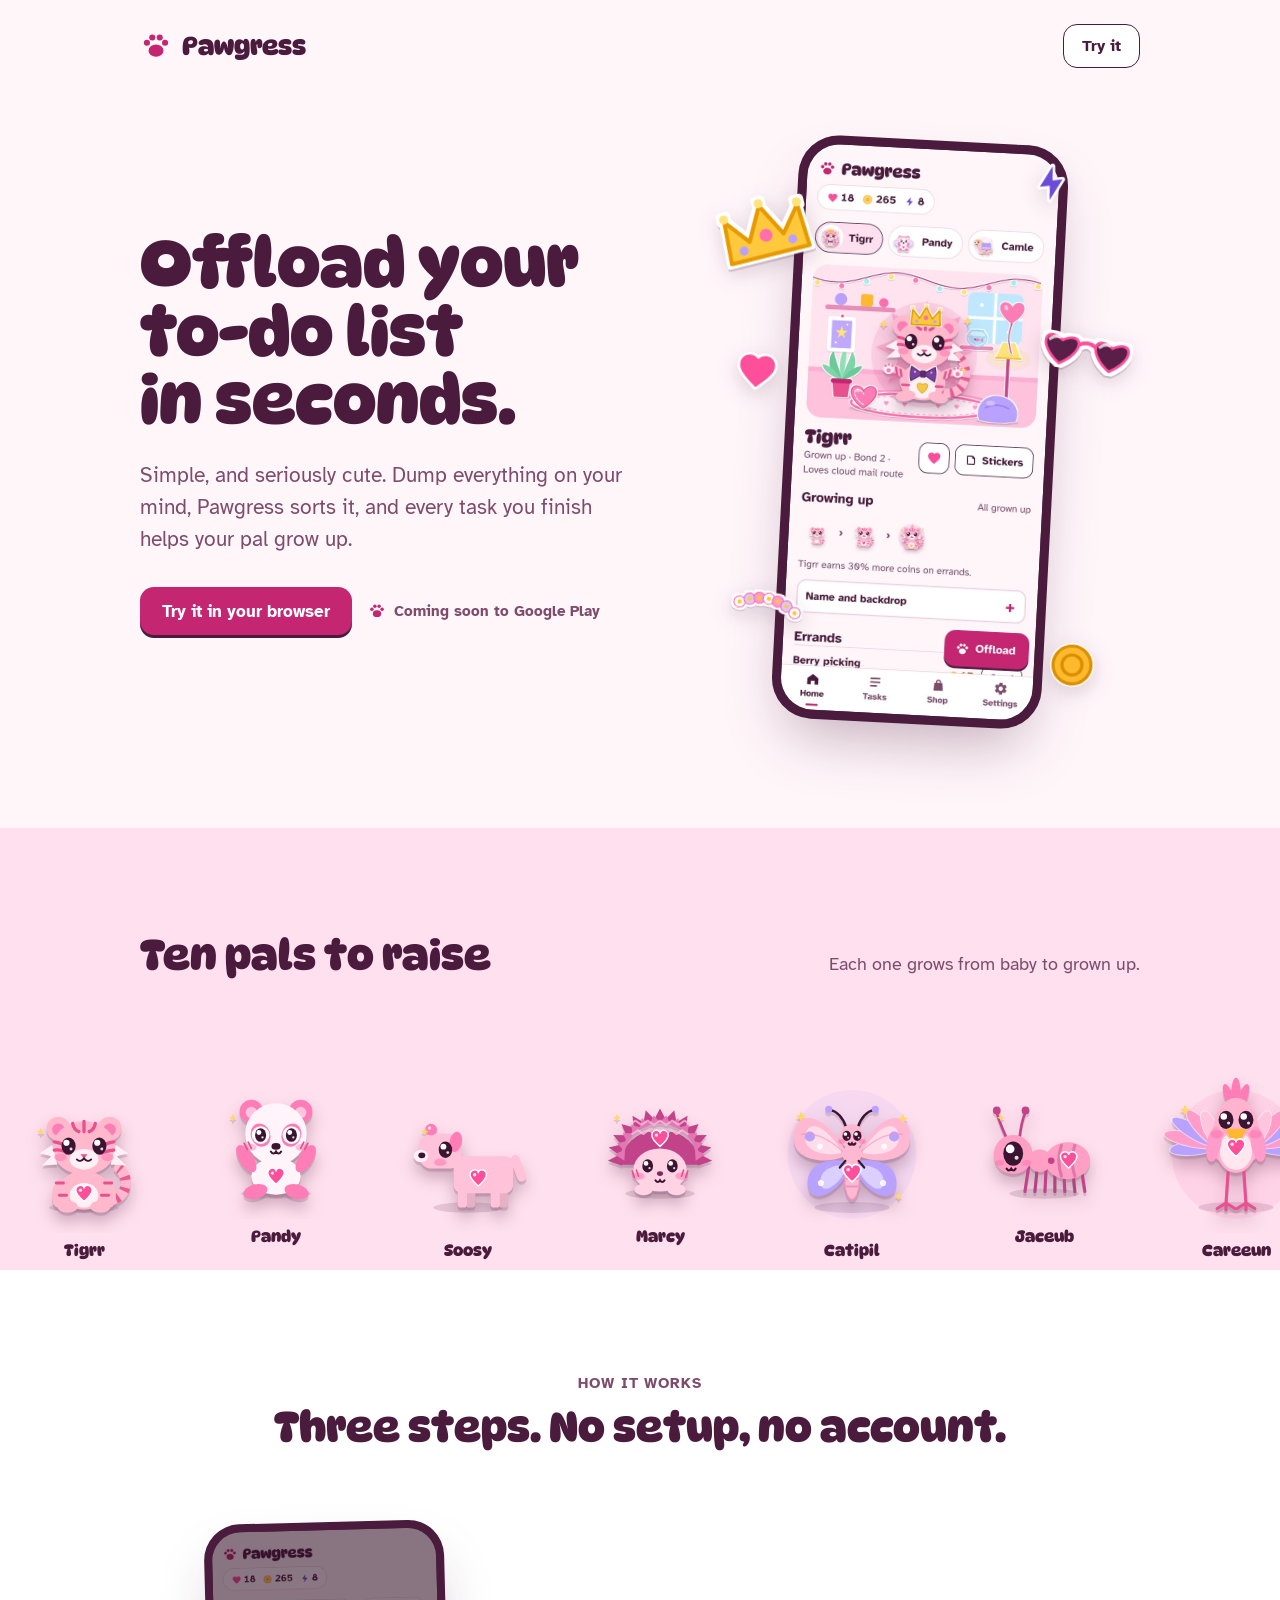
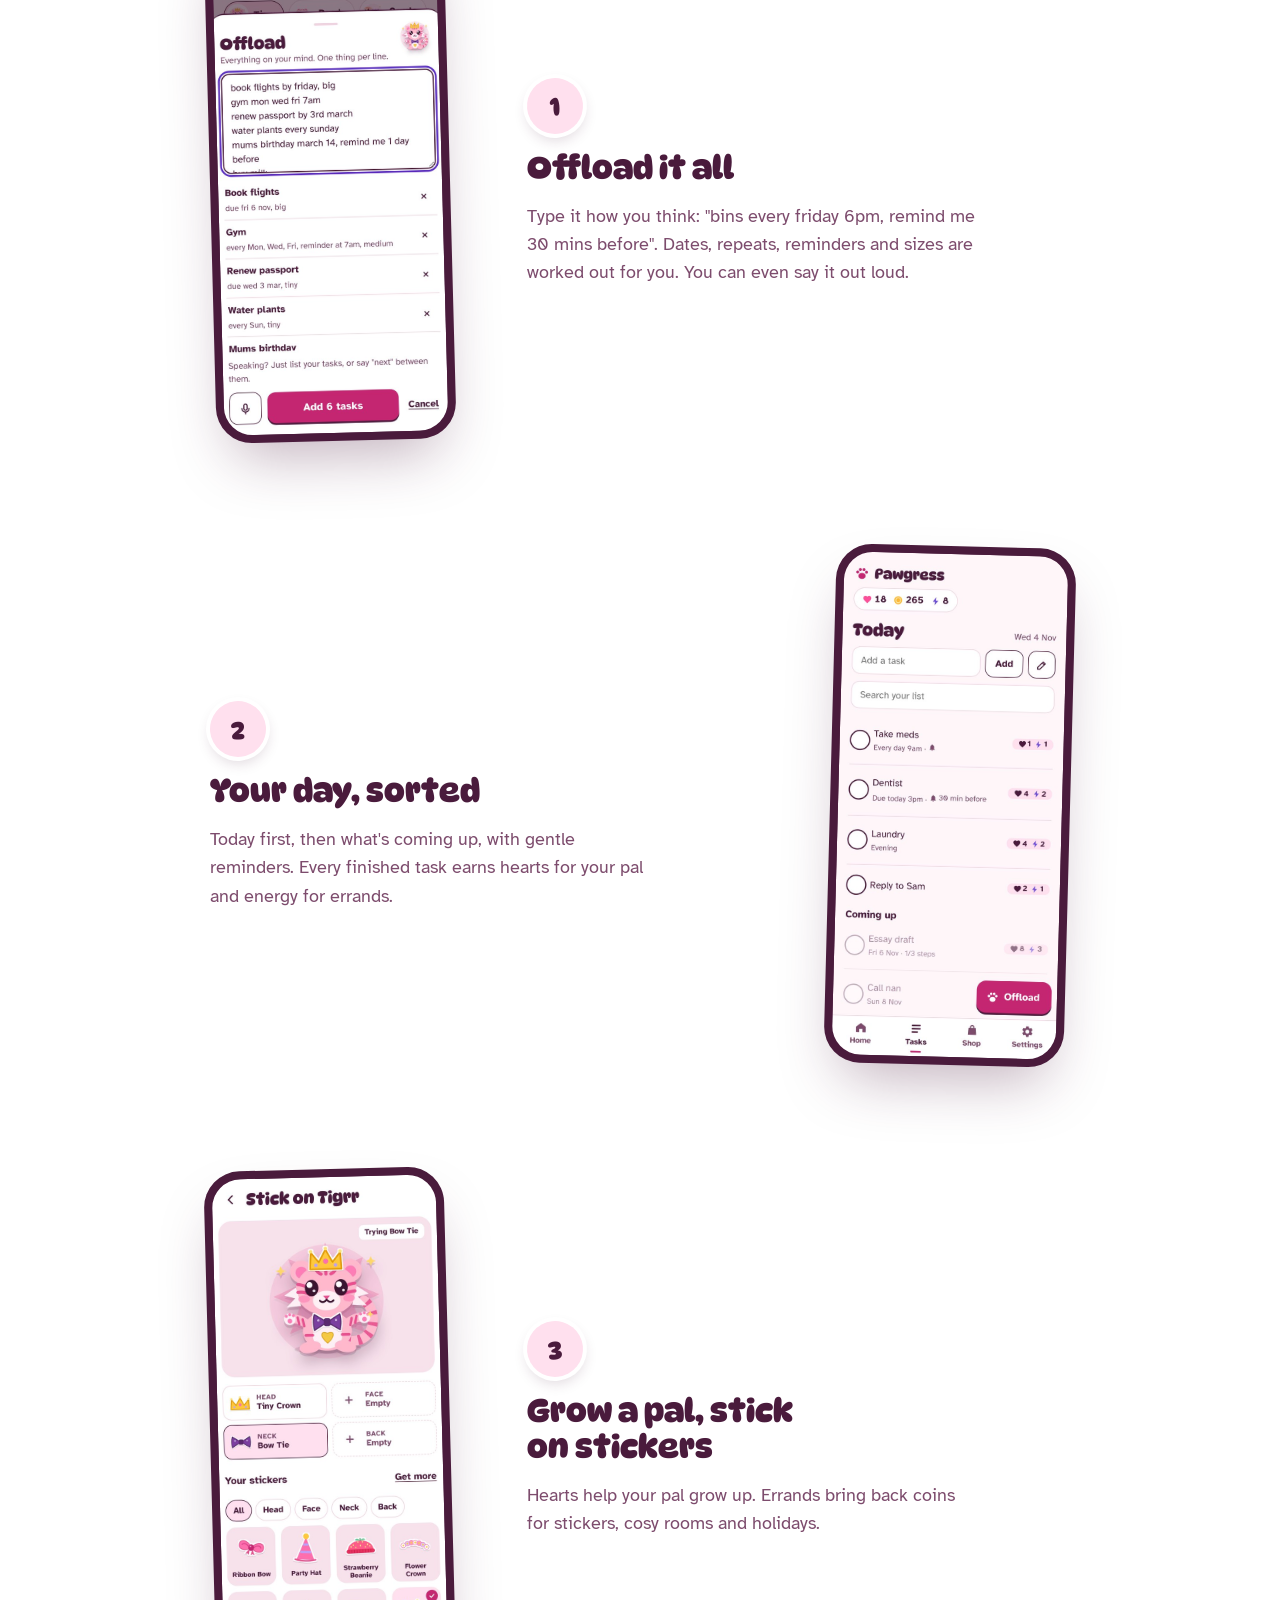
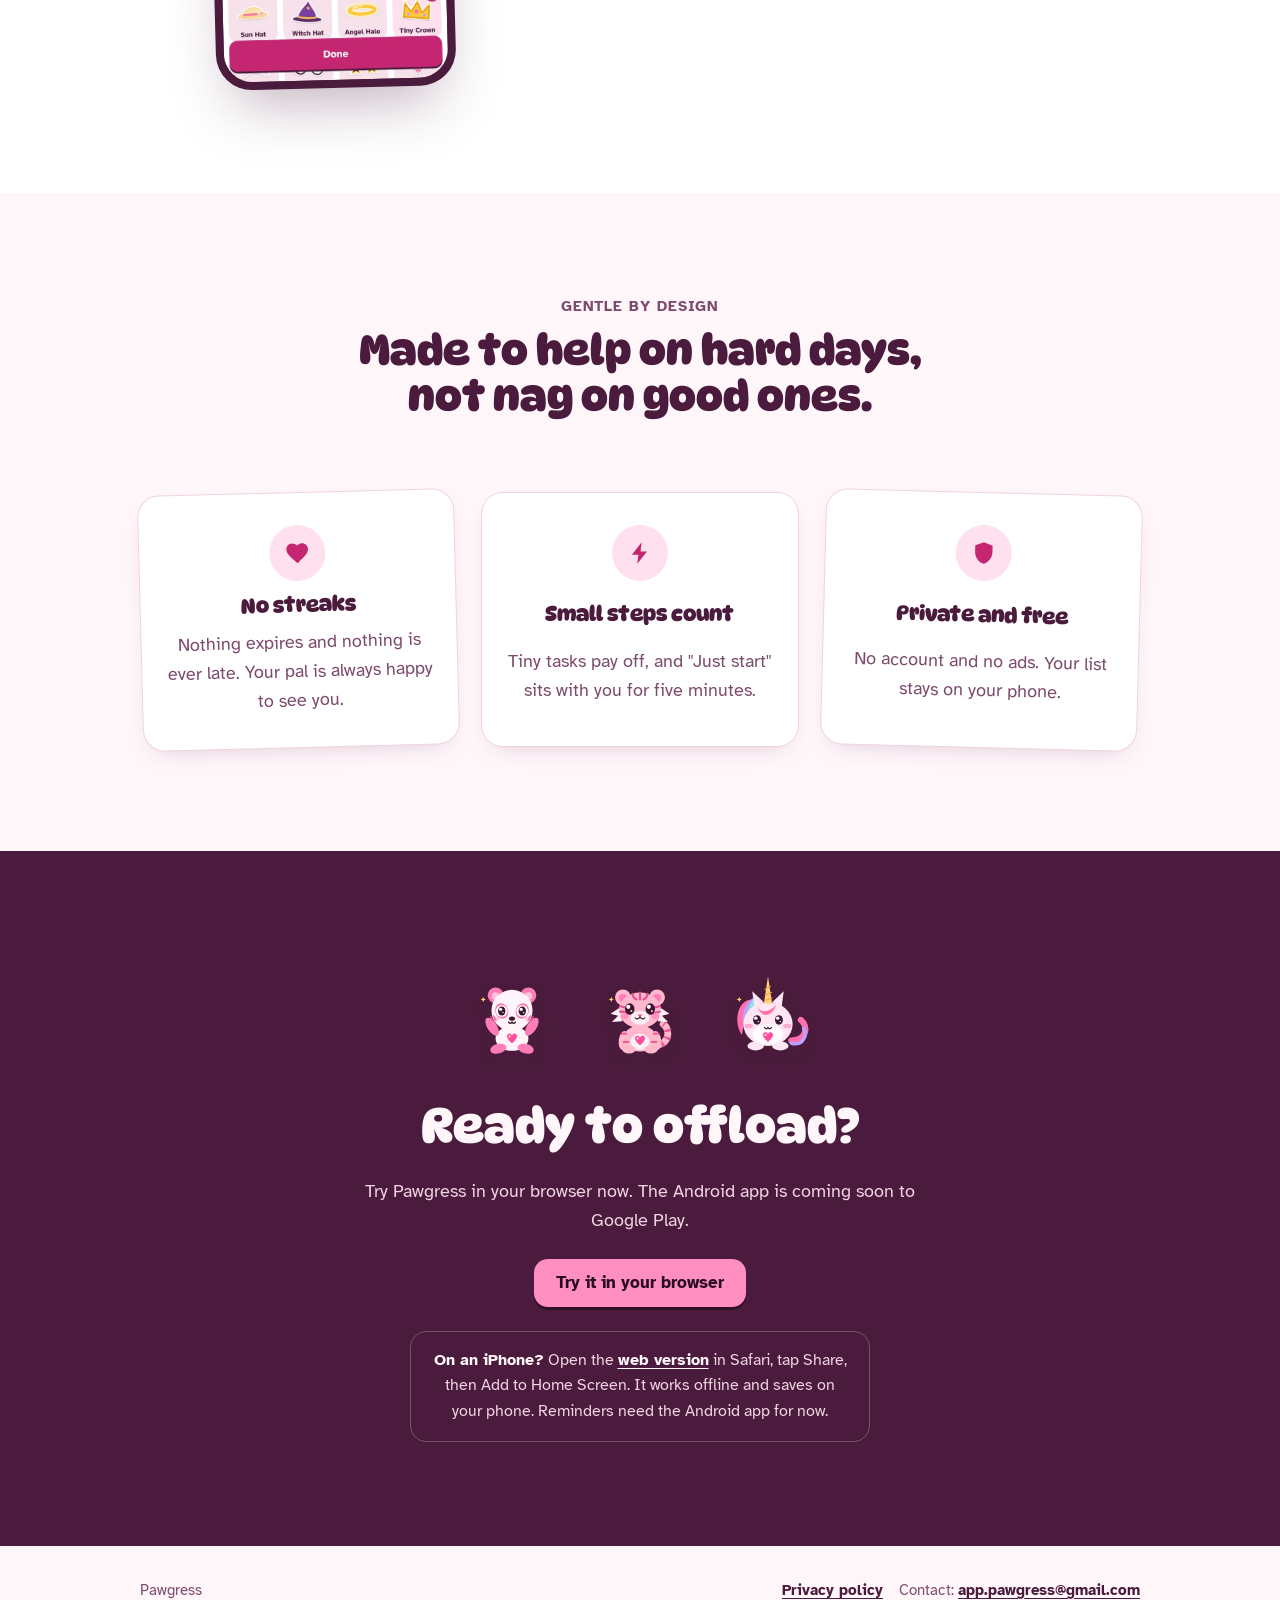
==== commit 138d9fbf: "Web app: Website: drop the line about who drew the pals From offloadapps/Pawgress@a55c8bb" ====
--- a/index.html
+++ b/index.html
@@ -157,7 +157,7 @@
 </div></section>
 
 <section class="band ribbon" aria-labelledby="pals-h"><div class="in">
-  <div class="ribbon-h reveal"><h2 id="pals-h">Ten pals to raise</h2><p>Each one grows from baby to grown up. They were drawn by the developer's kids.</p></div>
+  <div class="ribbon-h reveal"><h2 id="pals-h">Ten pals to raise</h2><p>Each one grows from baby to grown up.</p></div>
 </div>
   <div class="marquee" aria-hidden="true">
     <figure><img src="img/art/pal-cat.svg" alt=""><figcaption>Tigrr</figcaption></figure>
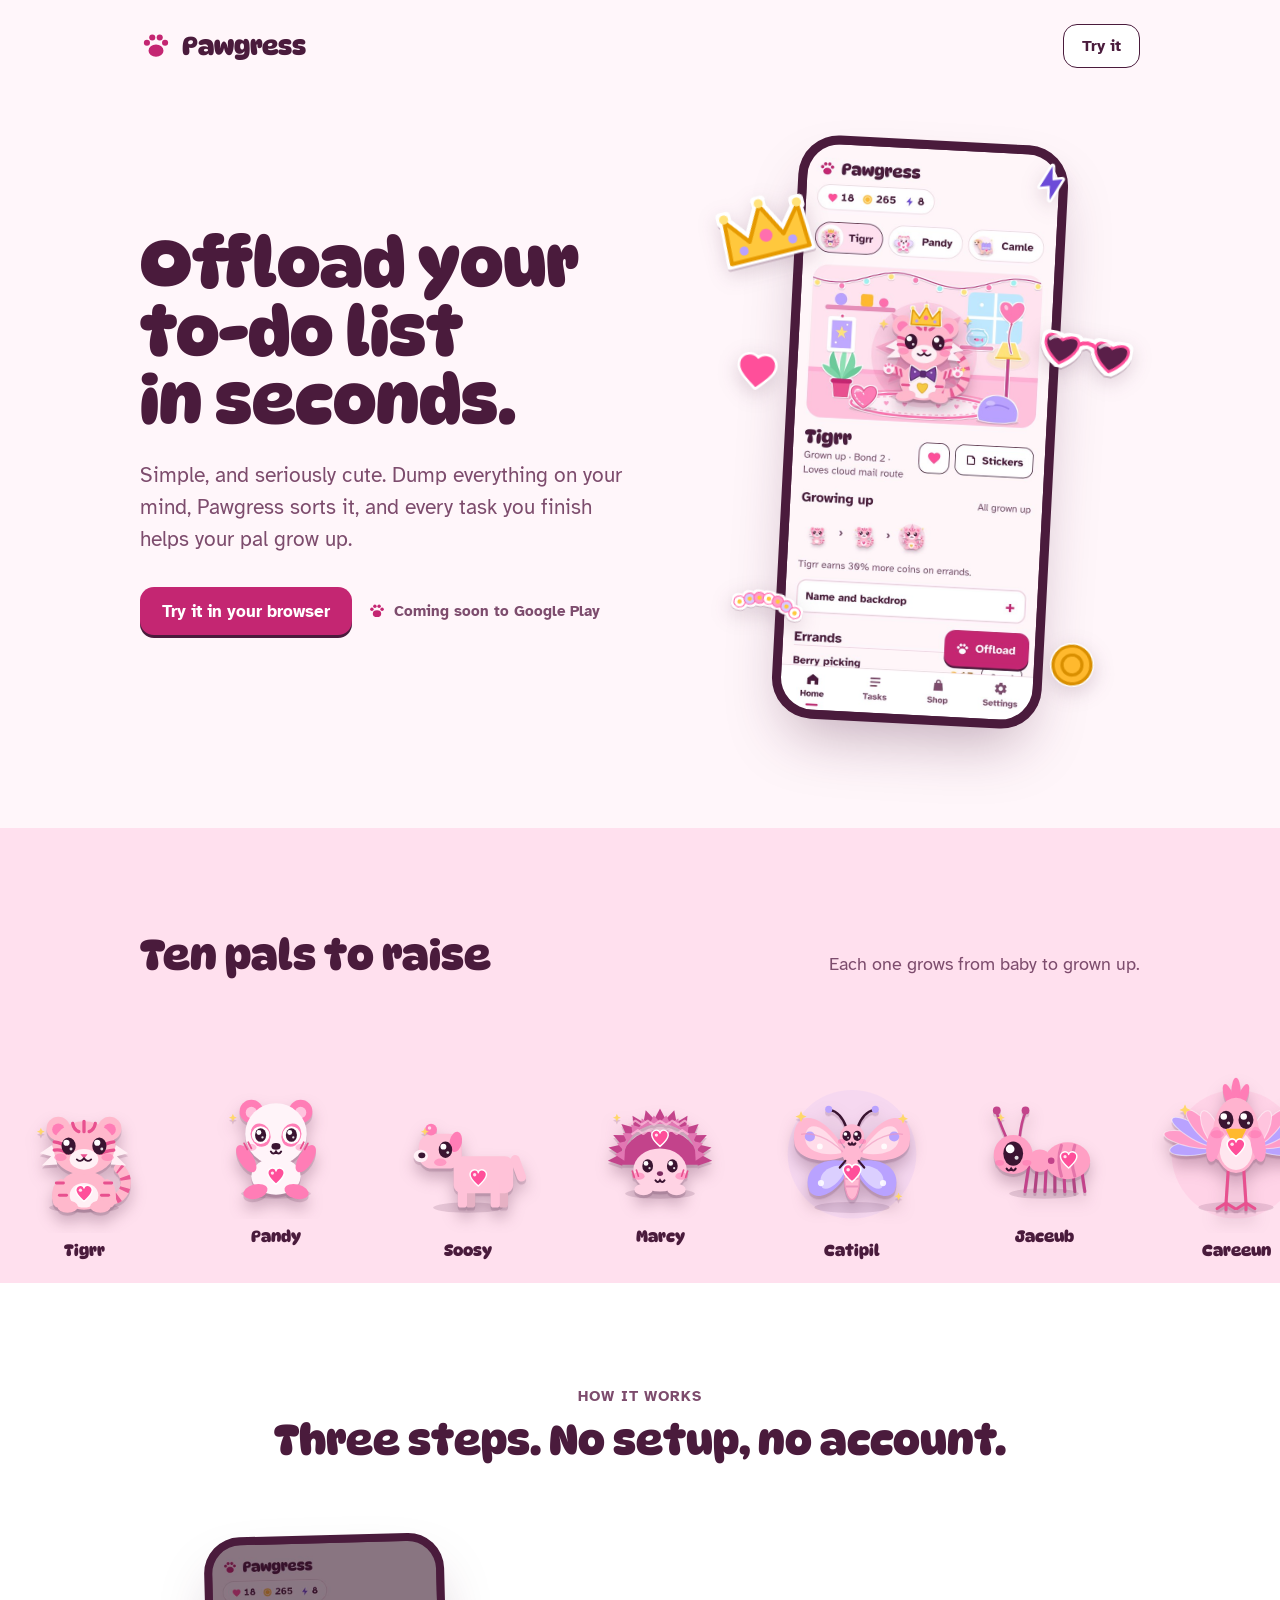
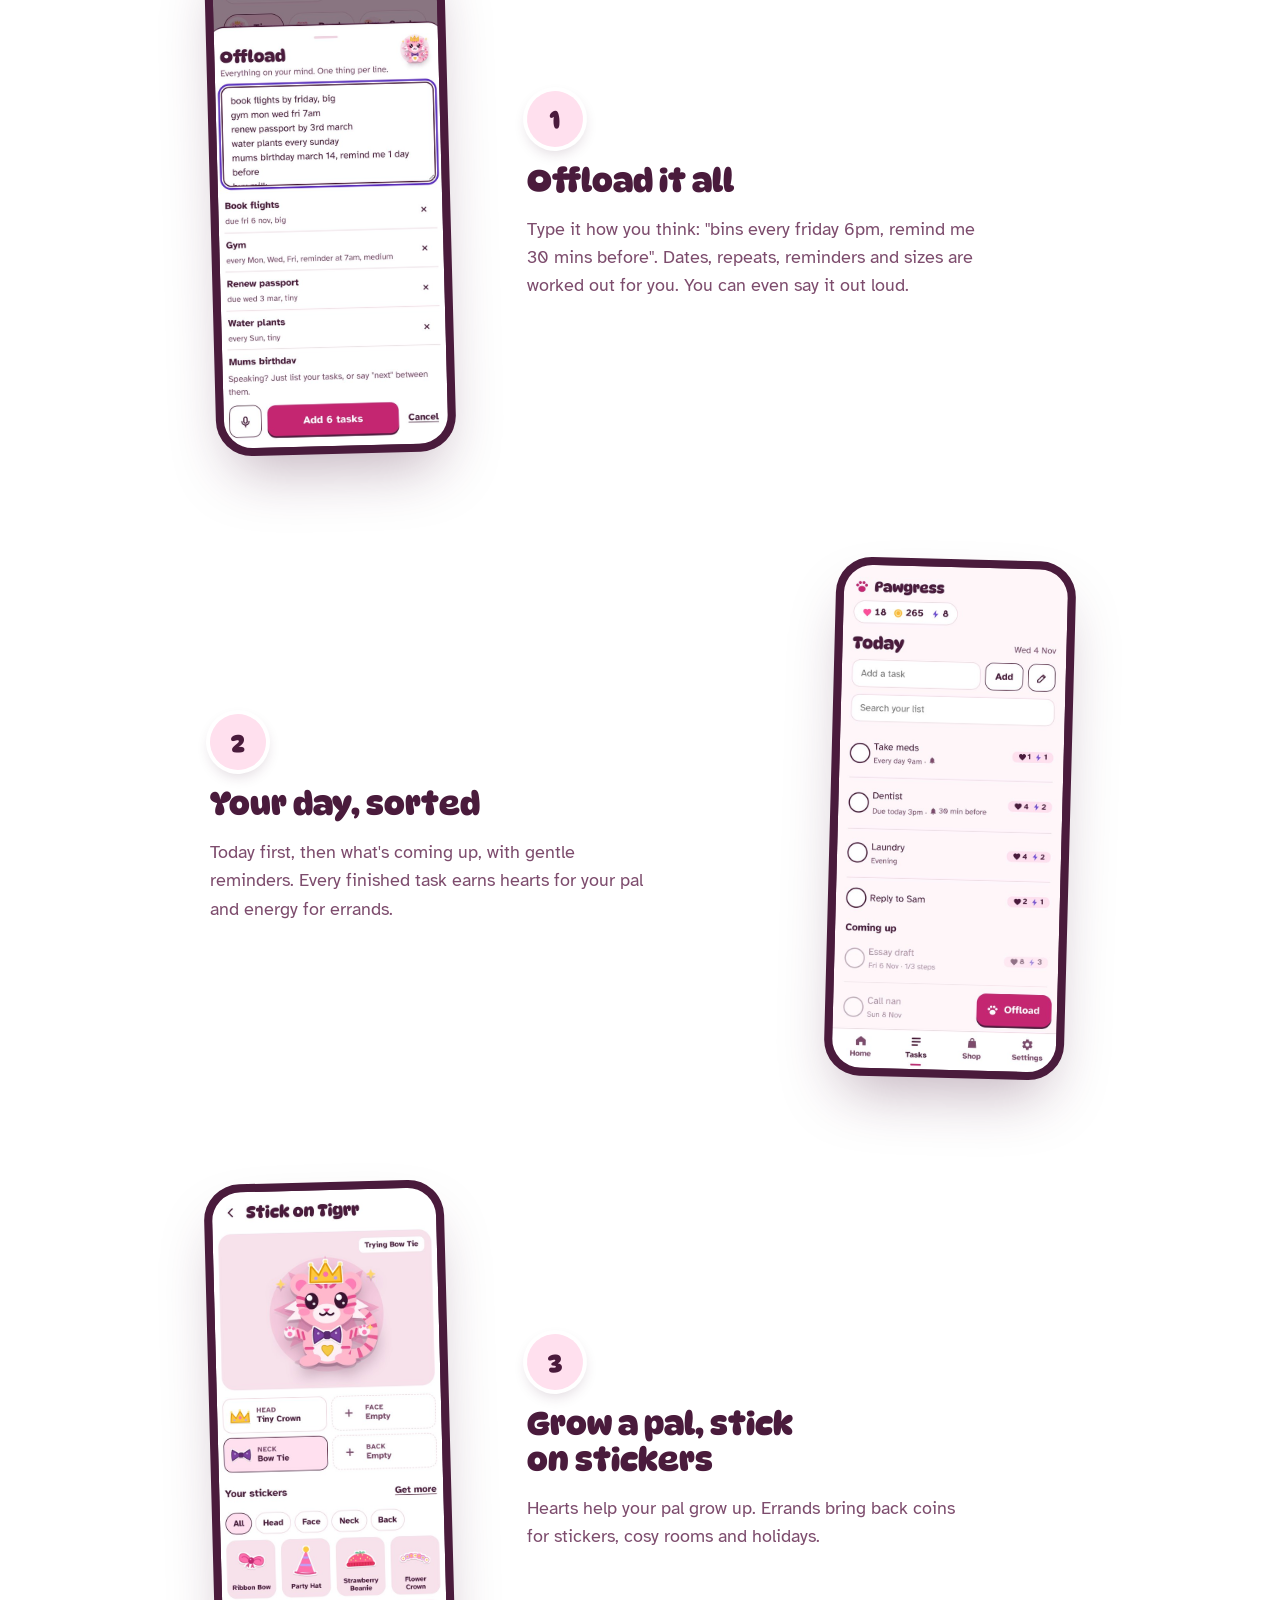
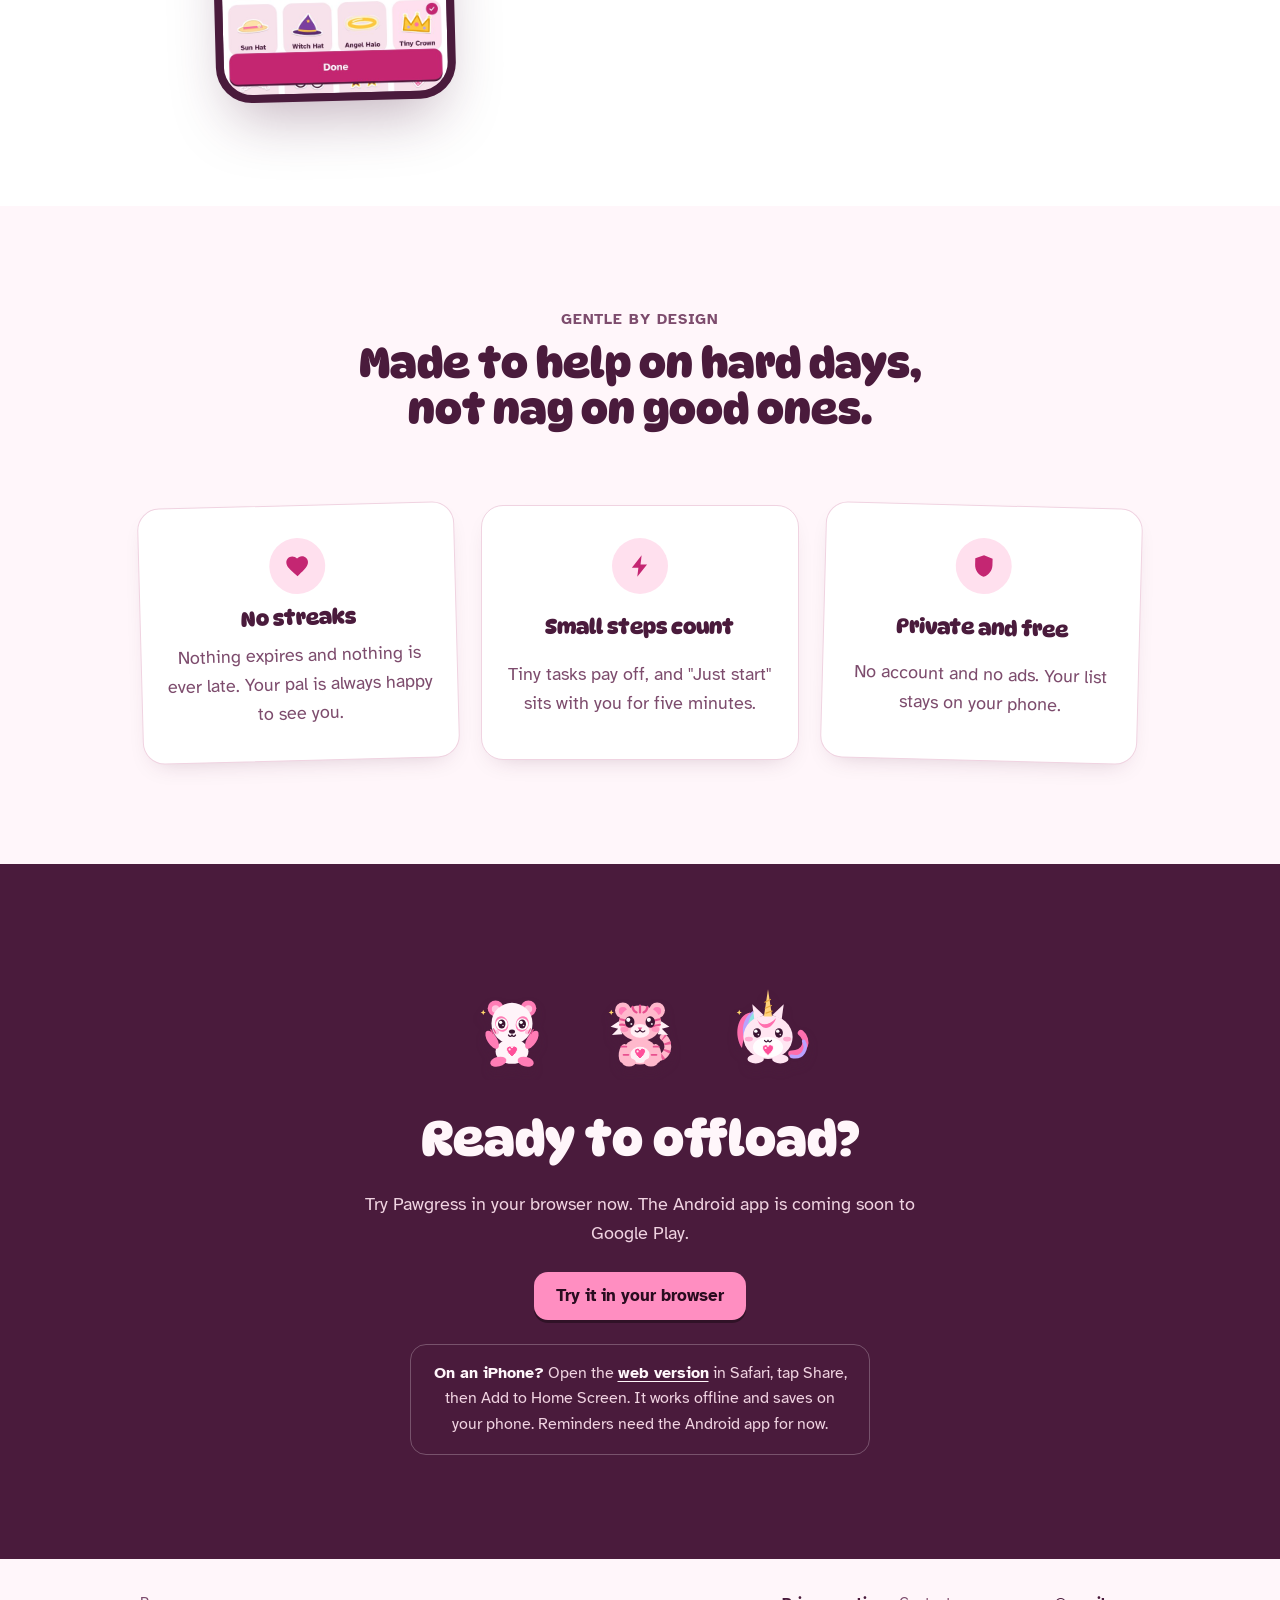
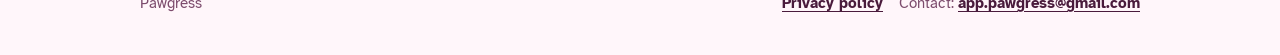
==== commit baccdf51: "Web app: Website: keep the pal ribbon from widening the page on iPhone Safari From offloadapps/Pawgr" ====
--- a/index.html
+++ b/index.html
@@ -17,8 +17,9 @@
 <style>
 /* Landing page. Each section is its own full-width band; the art is the app's own pals and stickers.
    Spacing scale: 8, 16, 24, 40, 64, 104 px. Motion is gentle and switches off with reduced motion. */
-body{overflow-x:hidden}
-.band{position:relative}
+/* Nothing may make the page wider than the screen: iPhone Safari zooms the whole page out if anything does. */
+html,body{overflow-x:hidden;overflow-x:clip}
+.band{position:relative;overflow-x:hidden;overflow-x:clip}
 .in{max-width:1040px;margin:0 auto;padding:clamp(64px,9vw,104px) max(20px,env(safe-area-inset-right)) clamp(64px,9vw,104px) max(20px,env(safe-area-inset-left))}
 .top .in{padding-block:24px 0;display:flex;align-items:center;justify-content:space-between;gap:16px}
 .top .btn{min-height:44px;padding:8px 18px;font-size:1rem}
@@ -48,12 +49,13 @@
 .s6{--s:40px;right:12%;top:4%;rotate:-6deg}
 
 /* pals ribbon */
-.ribbon{background:var(--soft);overflow:hidden}
+.ribbon{background:var(--soft)}
 .ribbon .in{display:grid;gap:40px;padding-bottom:clamp(40px,6vw,64px)}
 .ribbon-h{display:flex;flex-wrap:wrap;align-items:end;justify-content:space-between;gap:12px 24px}
 .ribbon h2{font-size:clamp(1.8rem,4vw,2.6rem)}
 .ribbon p{margin:0;color:var(--muted);max-width:34ch}
-.marquee{display:flex;width:max-content;gap:24px;padding-block:8px 24px;animation:slide 48s linear infinite}
+.track{position:relative;overflow:hidden;contain:paint;height:calc(clamp(120px,15vw,168px) + 72px)}
+.marquee{position:absolute;left:0;top:0;display:flex;width:max-content;gap:24px;padding-block:8px 24px;animation:slide 48s linear infinite}
 .marquee:hover{animation-play-state:paused}
 .marquee figure{margin:0;width:clamp(120px,15vw,168px);display:grid;justify-items:center;gap:8px;flex:none}
 .marquee figure:nth-child(odd){translate:0 14px}
@@ -111,7 +113,7 @@
 .s2{animation-delay:-2s}.s3{animation-delay:-4s}.s4{animation-delay:-1s}.s5{animation-delay:-3s}
 @keyframes bob{50%{translate:0 -8px}}
 @media (prefers-reduced-motion:reduce){
-  .marquee{animation:none;flex-wrap:wrap;width:auto;justify-content:center}.marquee .dup{display:none}
+  .track{height:auto;contain:none}.marquee{position:static;animation:none;flex-wrap:wrap;width:auto;justify-content:center}.marquee .dup{display:none}
   .stk{animation:none}.js .reveal{opacity:1;translate:none;transition:none}.js .step .phone{transform:none;transition:none}
 }
 
@@ -159,7 +161,7 @@
 <section class="band ribbon" aria-labelledby="pals-h"><div class="in">
   <div class="ribbon-h reveal"><h2 id="pals-h">Ten pals to raise</h2><p>Each one grows from baby to grown up.</p></div>
 </div>
-  <div class="marquee" aria-hidden="true">
+  <div class="track"><div class="marquee" aria-hidden="true">
     <figure><img src="img/art/pal-cat.svg" alt=""><figcaption>Tigrr</figcaption></figure>
     <figure><img src="img/art/pal-panda.svg" alt=""><figcaption>Pandy</figcaption></figure>
     <figure><img src="img/art/pal-dog.svg" alt=""><figcaption>Soosy</figcaption></figure>
@@ -180,7 +182,7 @@
     <figure class="dup"><img src="img/art/pal-camel.svg" alt=""><figcaption>Camle</figcaption></figure>
     <figure class="dup"><img src="img/art/pal-alien.svg" alt=""><figcaption>Anyun</figcaption></figure>
     <figure class="dup"><img src="img/art/pal-uni.svg" alt=""><figcaption>Glimmer</figcaption></figure>
-  </div>
+  </div></div>
   <p class="sr">The ten pals are Tigrr, Pandy, Soosy, Marcy, Catipil, Jaceub, Careeun, Camle, Anyun and Glimmer.</p>
 </section>
 
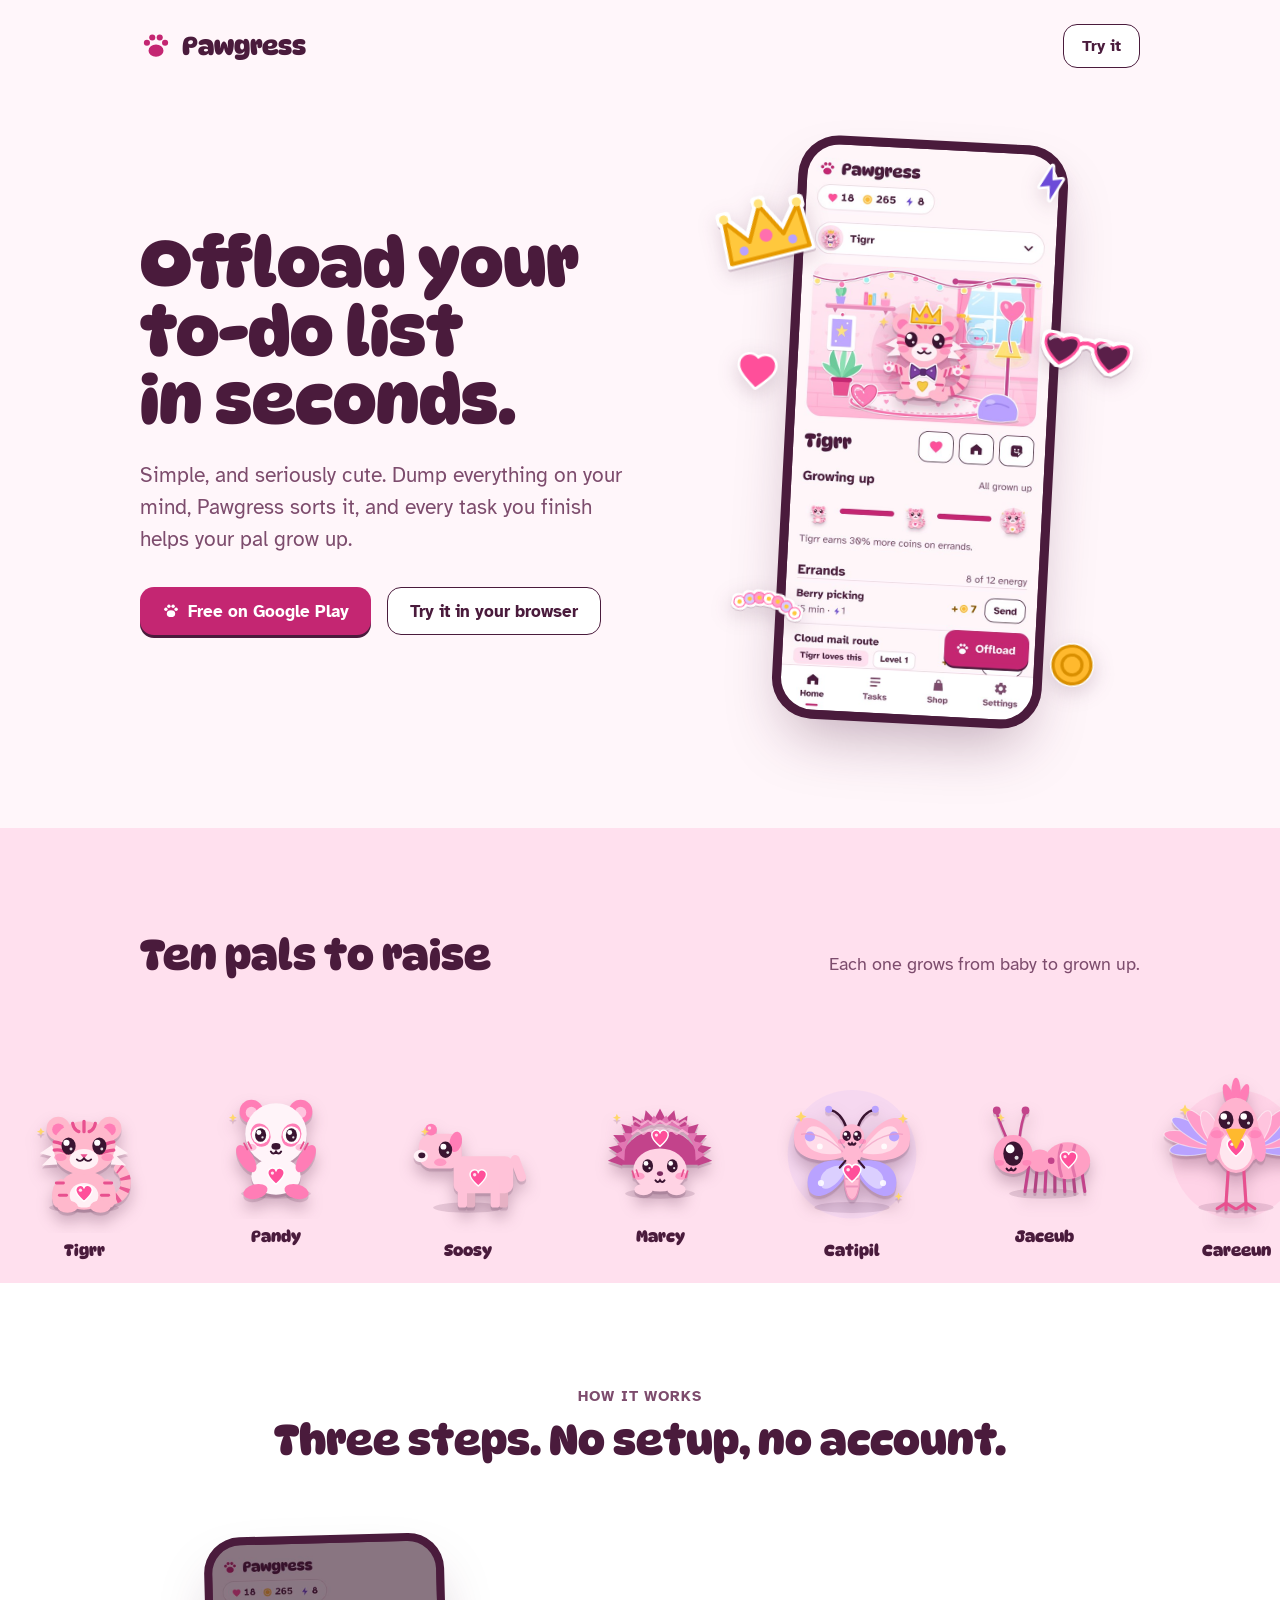
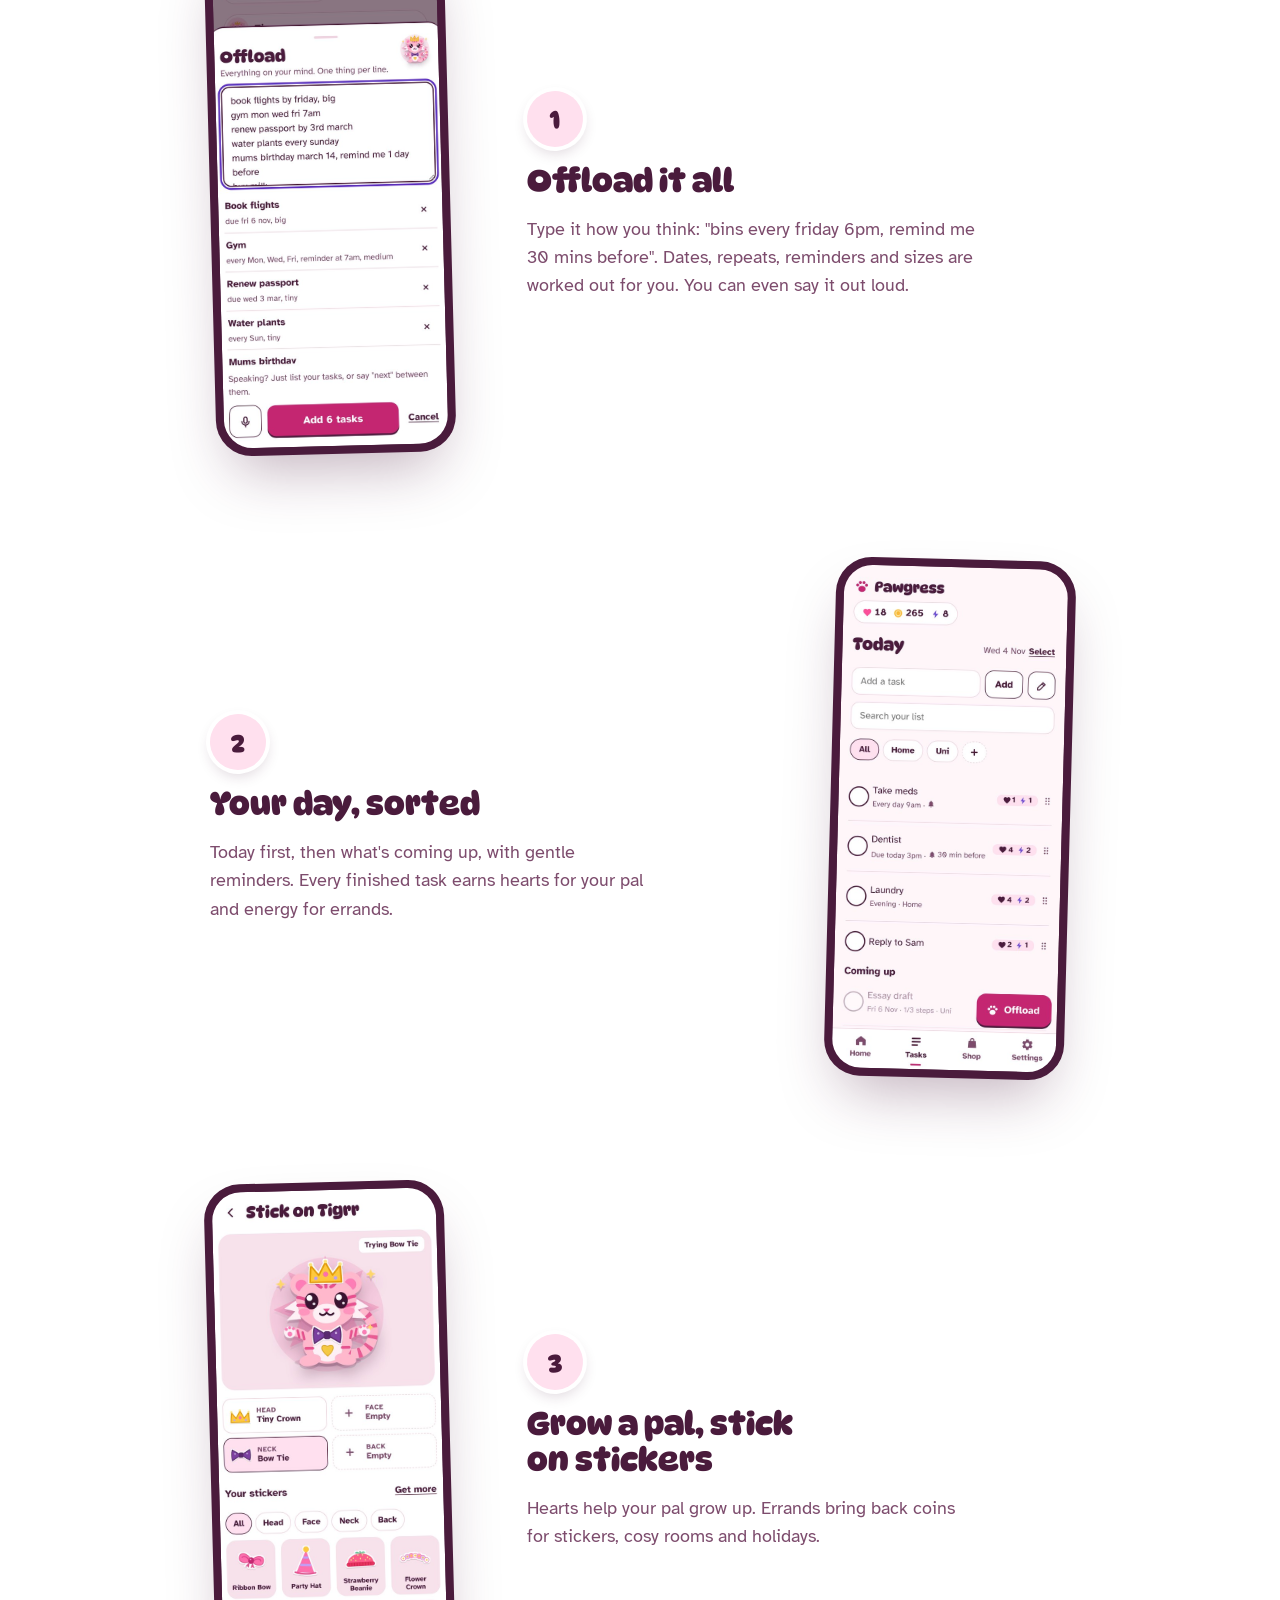
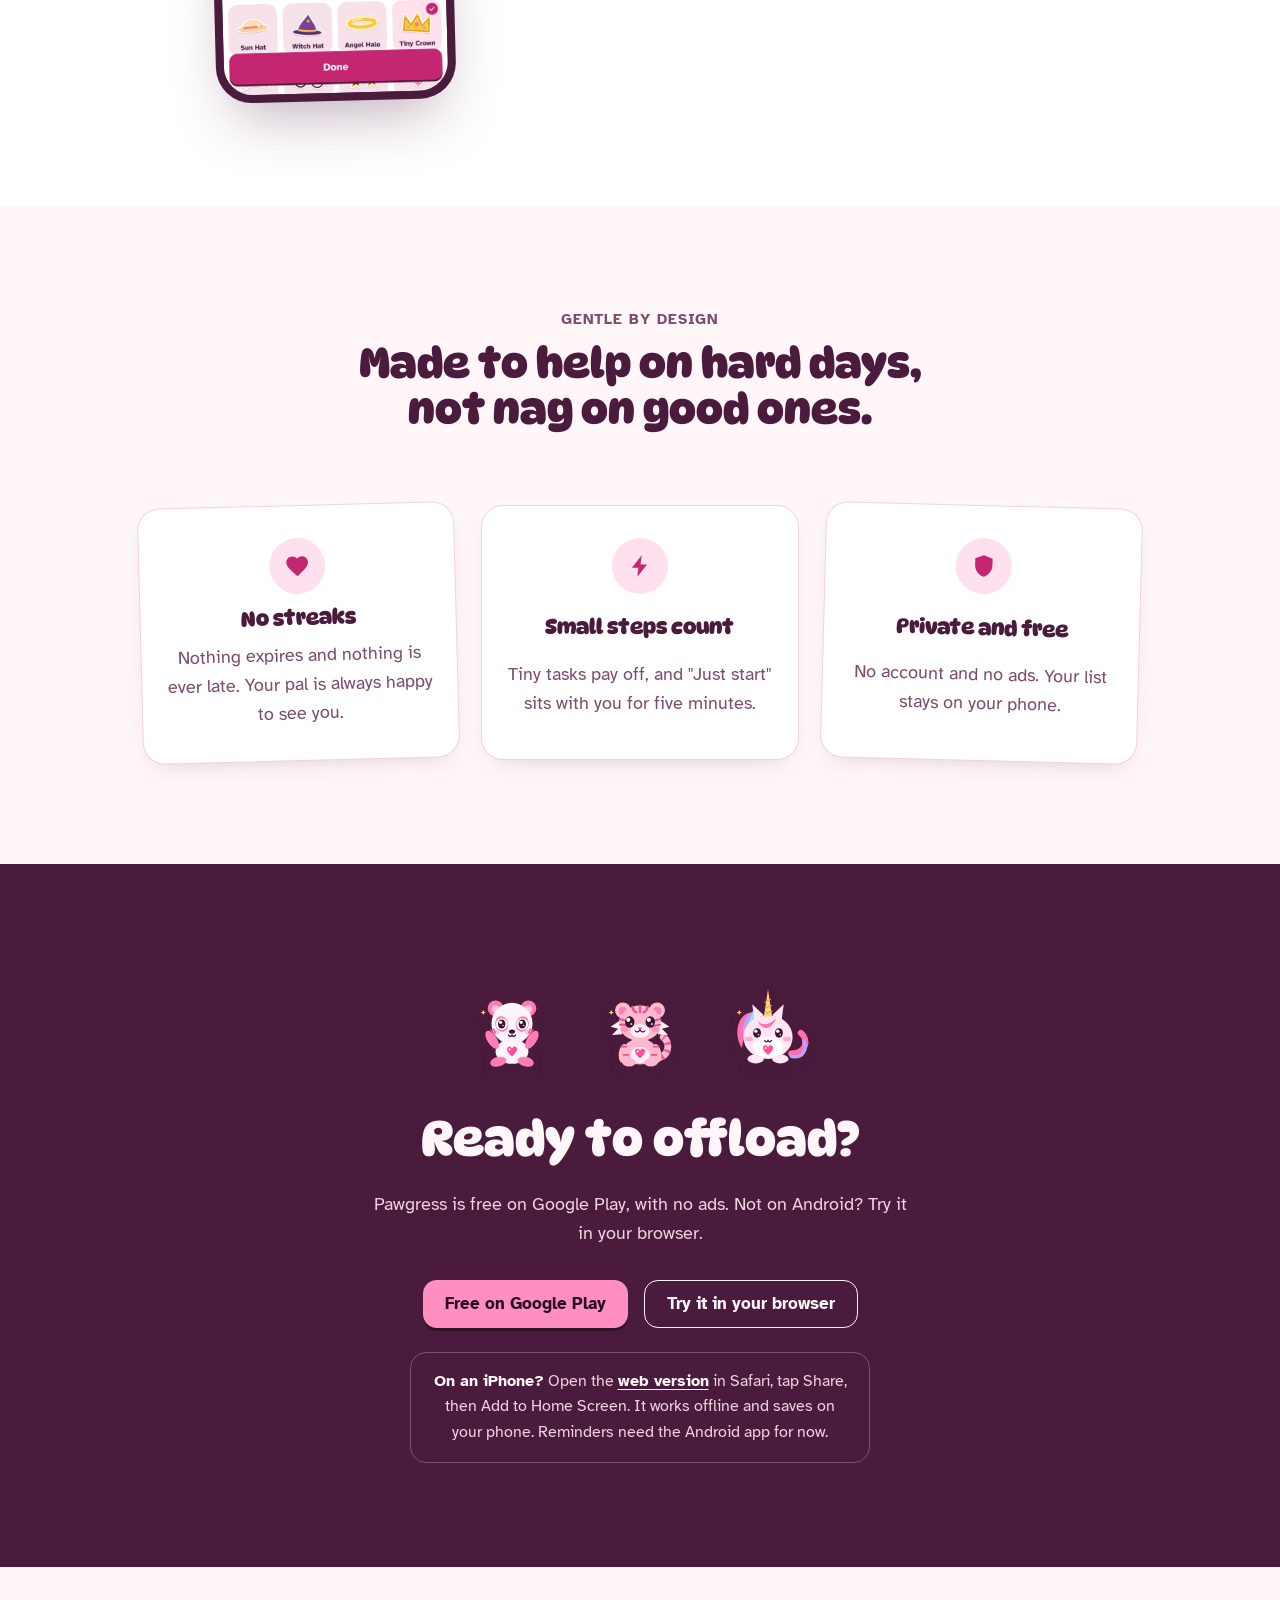
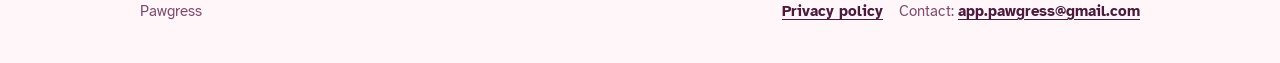
==== commit d31fb081: "Web app: Live on Google Play: website leads with Free on Google Play, Gentle by design end slide upd" ====
--- a/index.html
+++ b/index.html
@@ -95,6 +95,7 @@
 .close h2{font-size:clamp(2rem,5vw,3rem);color:var(--band-ink)}
 .close p{margin:0;max-width:46ch;color:var(--band-muted)}
 .close .btn{background:var(--band-btn);color:var(--band-btn-ink);box-shadow:0 3px 0 rgba(0,0,0,.35)}
+.close .btn.ghost{background:transparent;color:var(--band-ink);border:1.5px solid currentColor;box-shadow:none}
 .close a{color:var(--band-ink)}
 .close .pals{display:flex;gap:8px;margin-bottom:8px}
 .close .pals{gap:16px}.close .pals img{width:clamp(80px,12vw,112px);height:auto}
@@ -143,8 +144,8 @@
     <h1>Offload your to-do list in seconds.</h1>
     <p class="lede">Simple, and seriously cute. Dump everything on your mind, Pawgress sorts it, and every task you finish helps your pal grow up.</p>
     <div class="cta">
-      <a class="btn" href="app/">Try it in your browser</a>
-      <span class="soon" id="play"><svg width="18" height="18" viewBox="0 0 24 24" aria-hidden="true"><ellipse cx="12" cy="15.5" rx="5.6" ry="4.6" fill="currentColor"/><circle cx="5.2" cy="9.6" r="2.3" fill="currentColor"/><circle cx="9.2" cy="5.6" r="2.3" fill="currentColor"/><circle cx="14.8" cy="5.6" r="2.3" fill="currentColor"/><circle cx="18.8" cy="9.6" r="2.3" fill="currentColor"/></svg>Coming soon to Google Play</span>
+      <a class="btn" id="play" href="https://play.google.com/store/apps/details?id=com.offloadapps.pawgress"><svg width="18" height="18" viewBox="0 0 24 24" aria-hidden="true"><ellipse cx="12" cy="15.5" rx="5.6" ry="4.6" fill="currentColor"/><circle cx="5.2" cy="9.6" r="2.3" fill="currentColor"/><circle cx="9.2" cy="5.6" r="2.3" fill="currentColor"/><circle cx="14.8" cy="5.6" r="2.3" fill="currentColor"/><circle cx="18.8" cy="9.6" r="2.3" fill="currentColor"/></svg>Free on Google Play</a>
+      <a class="btn ghost" href="app/">Try it in your browser</a>
     </div>
   </div>
   <div class="stage" aria-hidden="false">
@@ -210,8 +211,8 @@
 <section class="band close" aria-labelledby="close-h"><div class="in">
   <div class="pals reveal" aria-hidden="true"><img src="img/art/pal-panda.svg" alt=""><img src="img/art/pal-cat.svg" alt=""><img src="img/art/pal-uni.svg" alt=""></div>
   <h2 id="close-h" class="reveal">Ready to offload?</h2>
-  <p class="reveal">Try Pawgress in your browser now. The Android app is coming soon to Google Play.</p>
-  <a class="btn reveal" href="app/">Try it in your browser</a>
+  <p class="reveal">Pawgress is free on Google Play, with no ads. Not on Android? Try it in your browser.</p>
+  <div class="cta reveal"><a class="btn" href="https://play.google.com/store/apps/details?id=com.offloadapps.pawgress">Free on Google Play</a><a class="btn ghost" href="app/">Try it in your browser</a></div>
   <p class="iphone reveal"><b>On an iPhone?</b> Open the <a href="app/">web version</a> in Safari, tap Share, then Add to Home Screen. It works offline and saves on your phone. Reminders need the Android app for now.</p>
 </div></section>
 </main>
